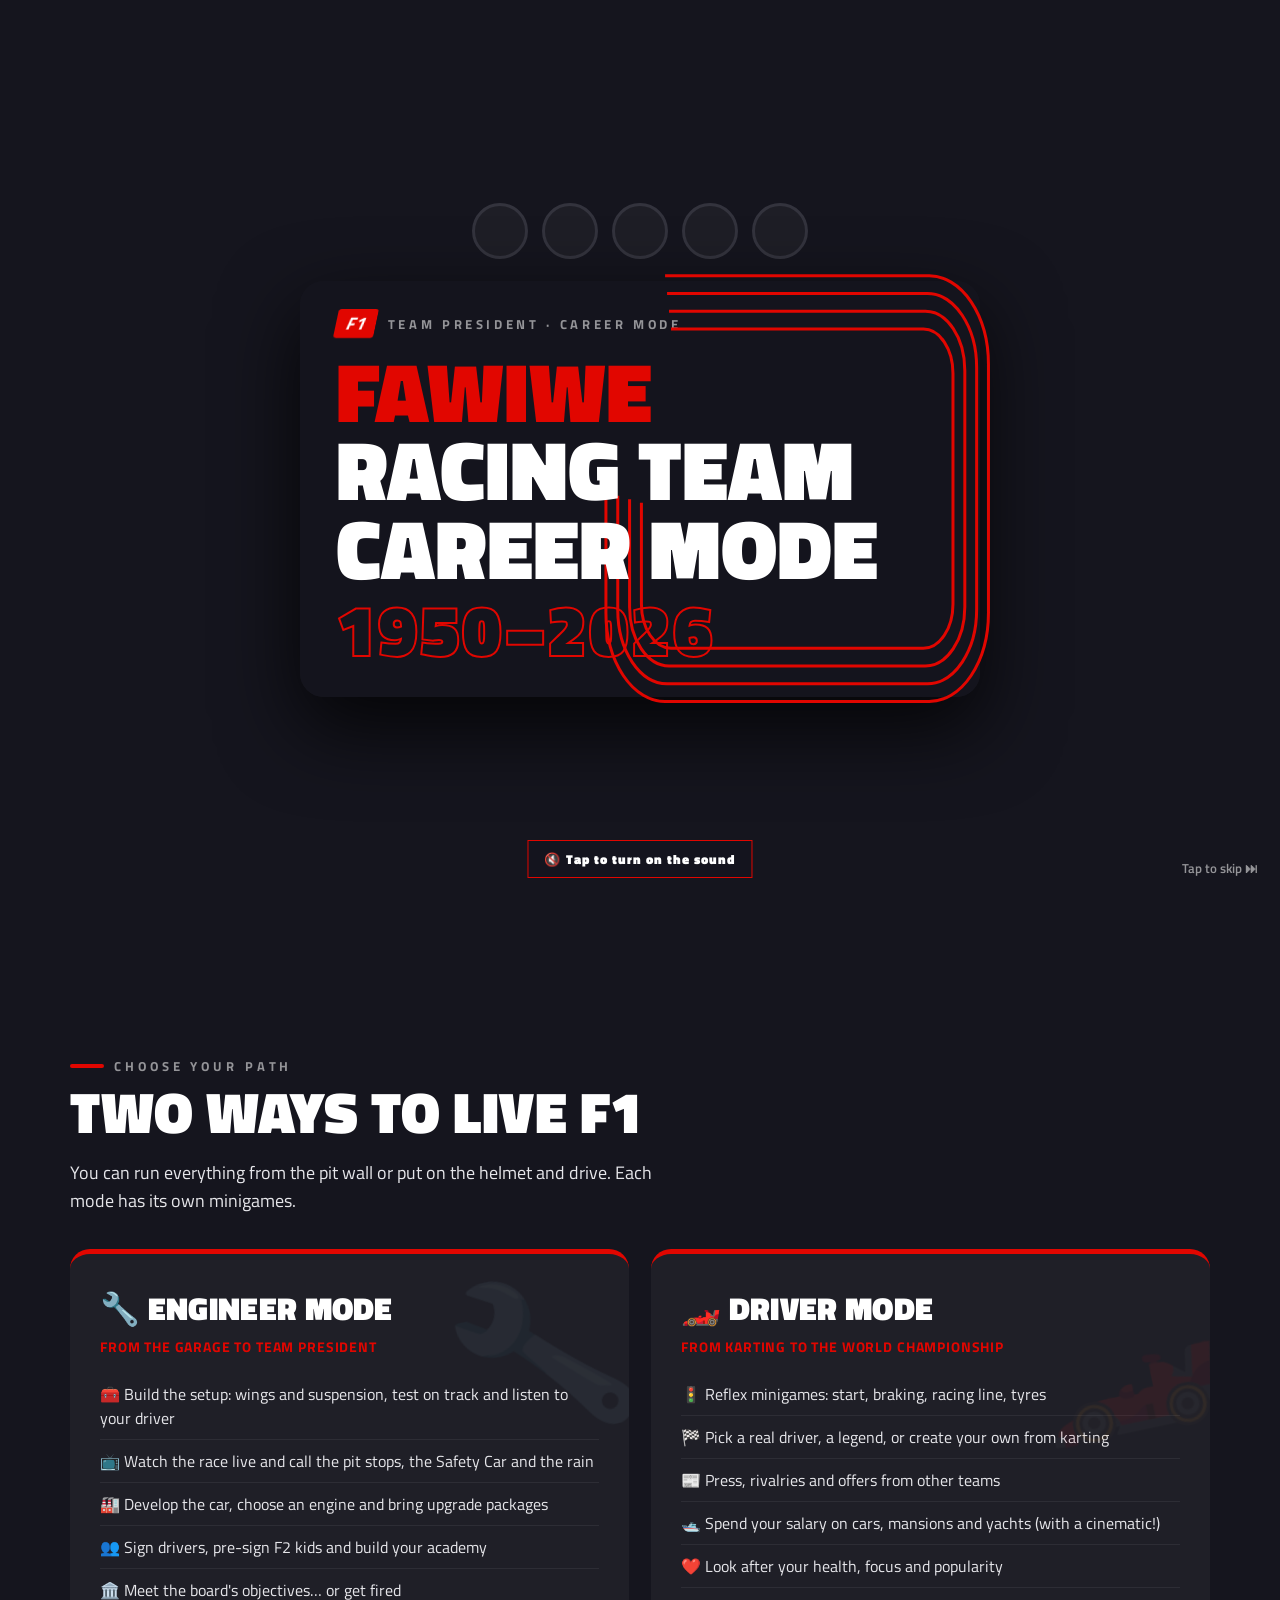
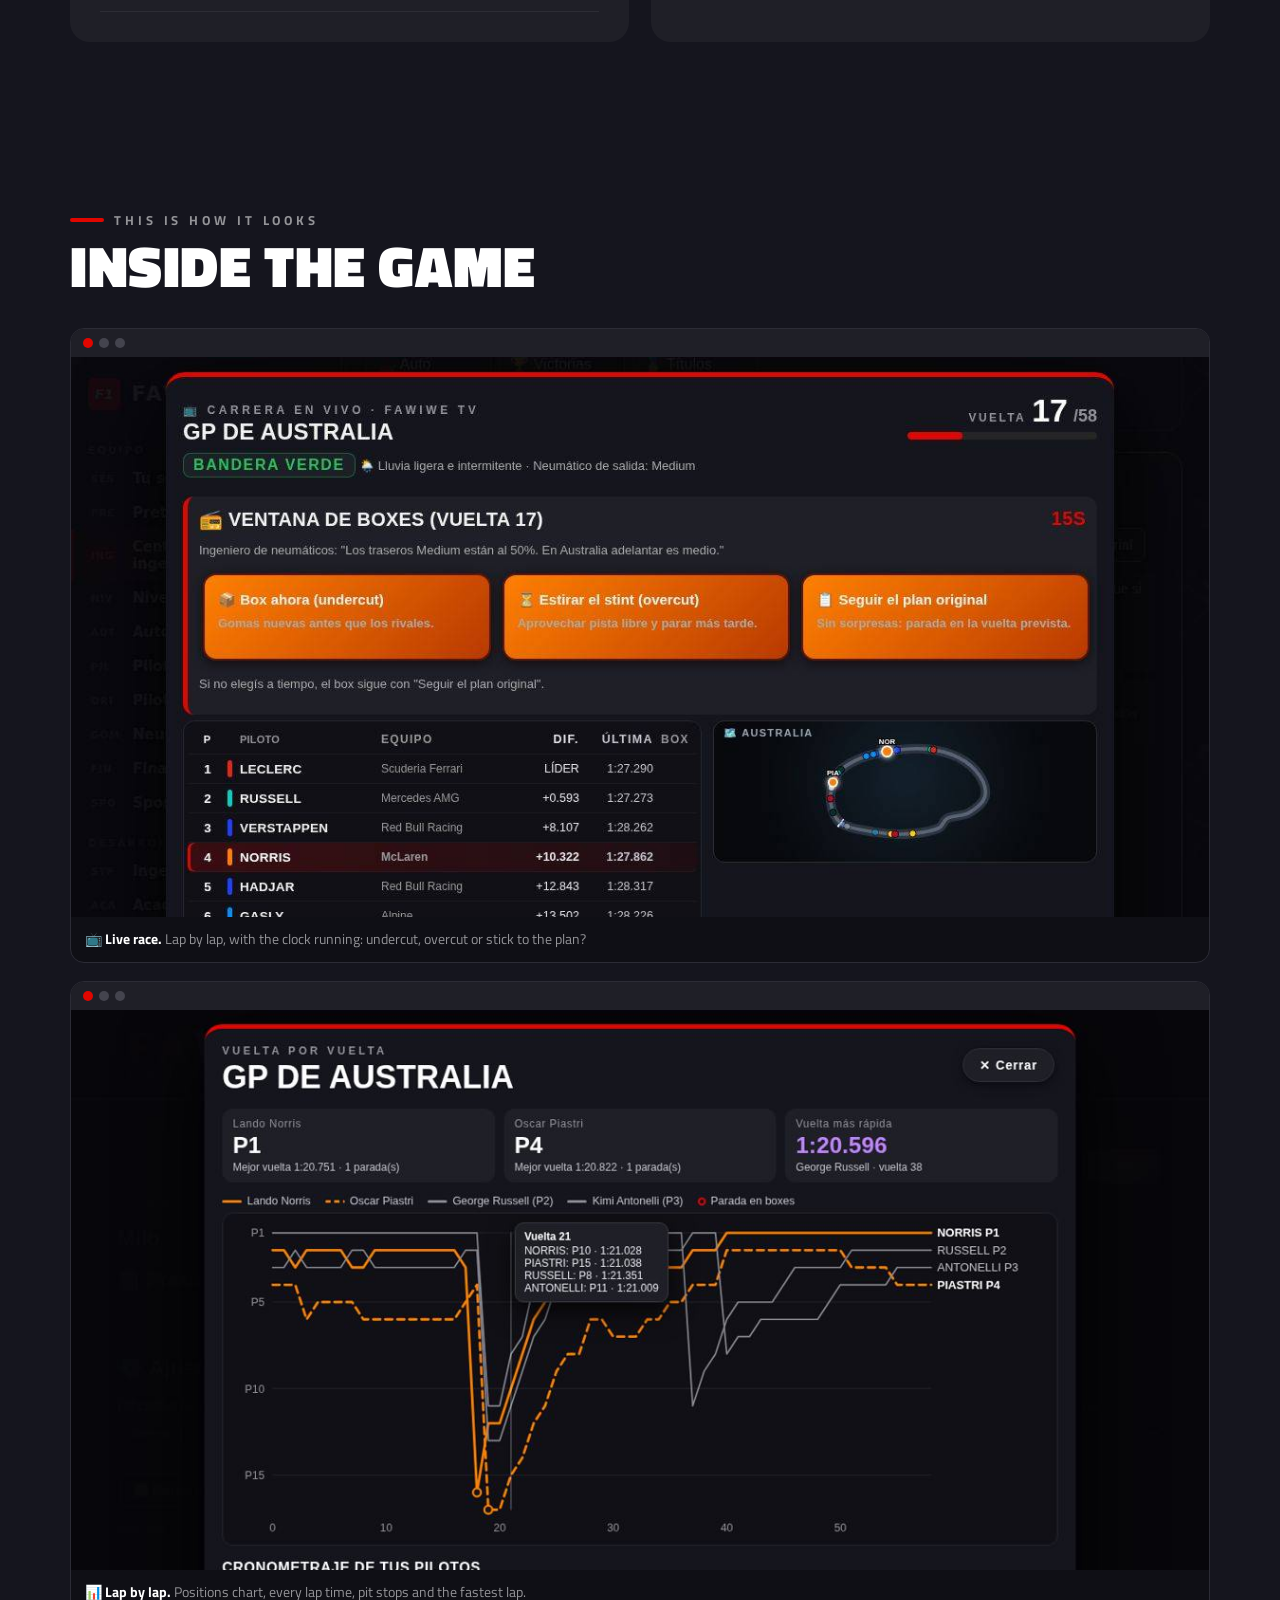
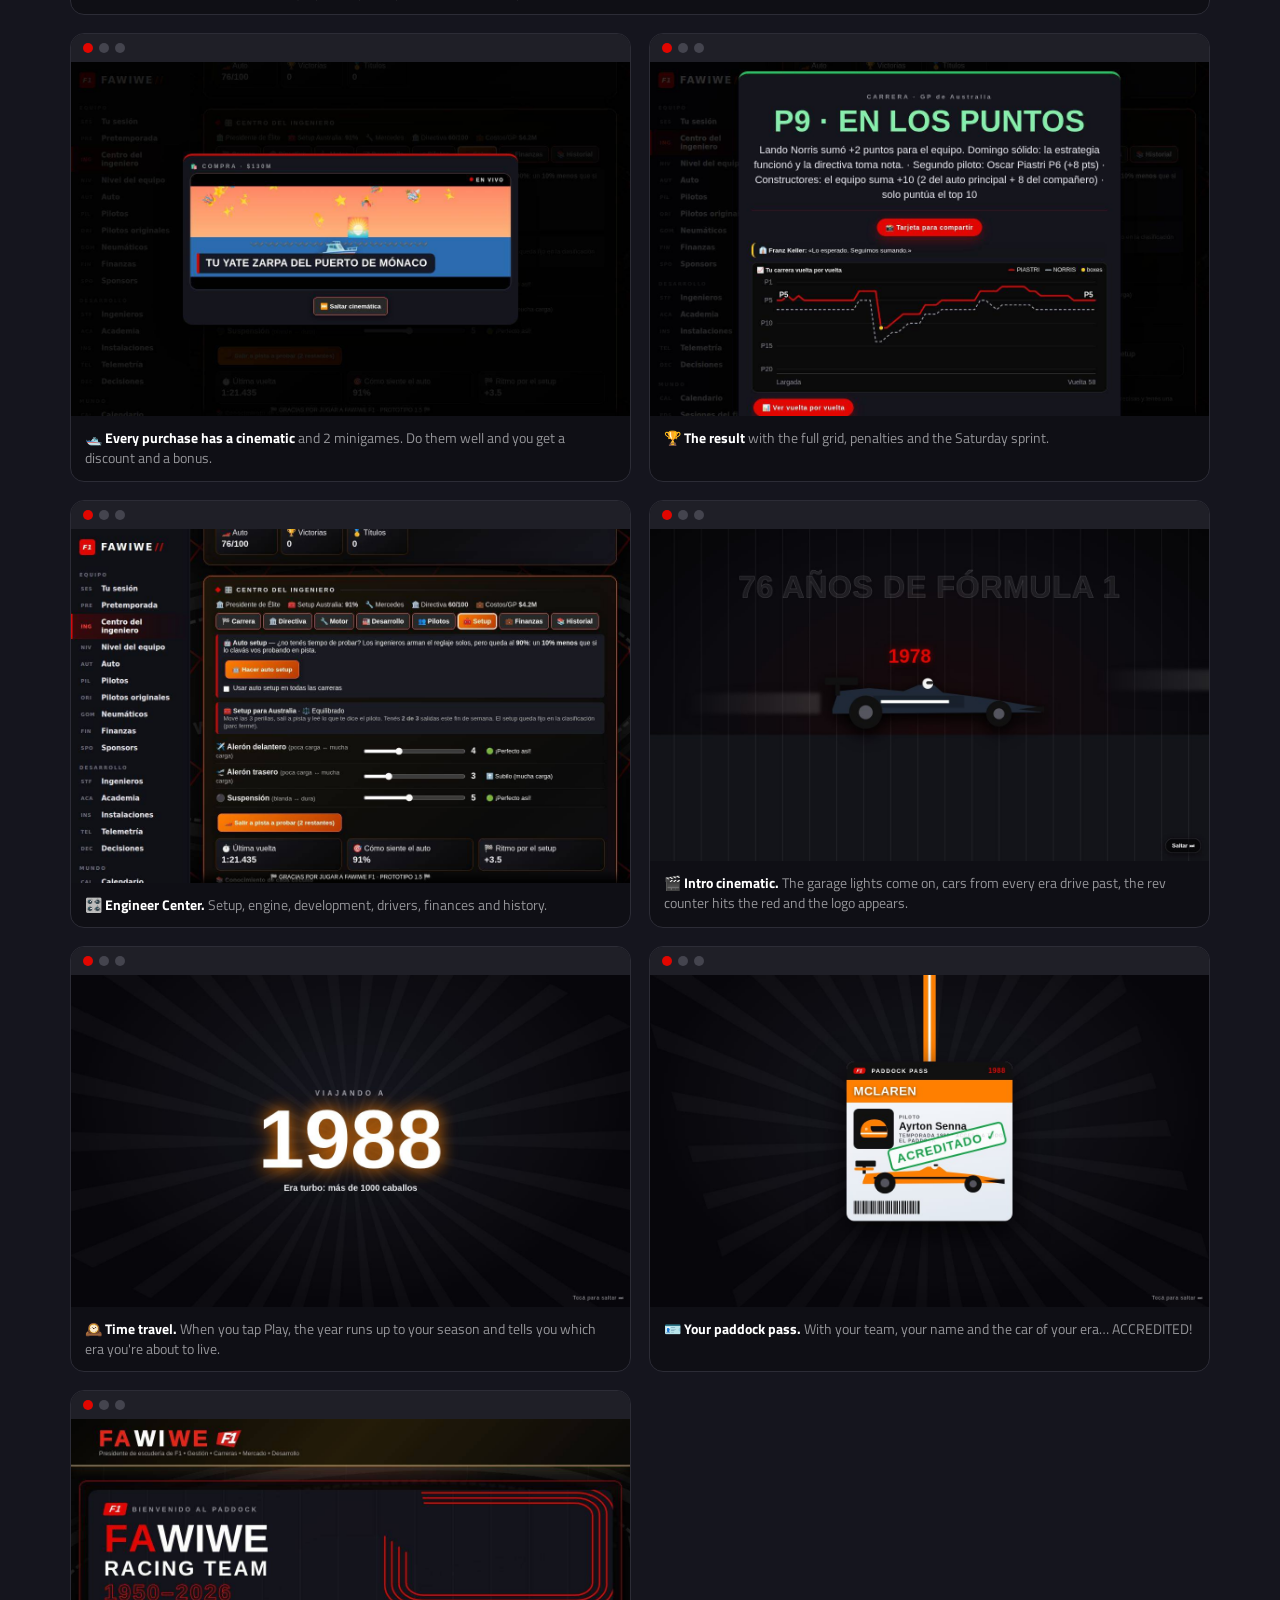
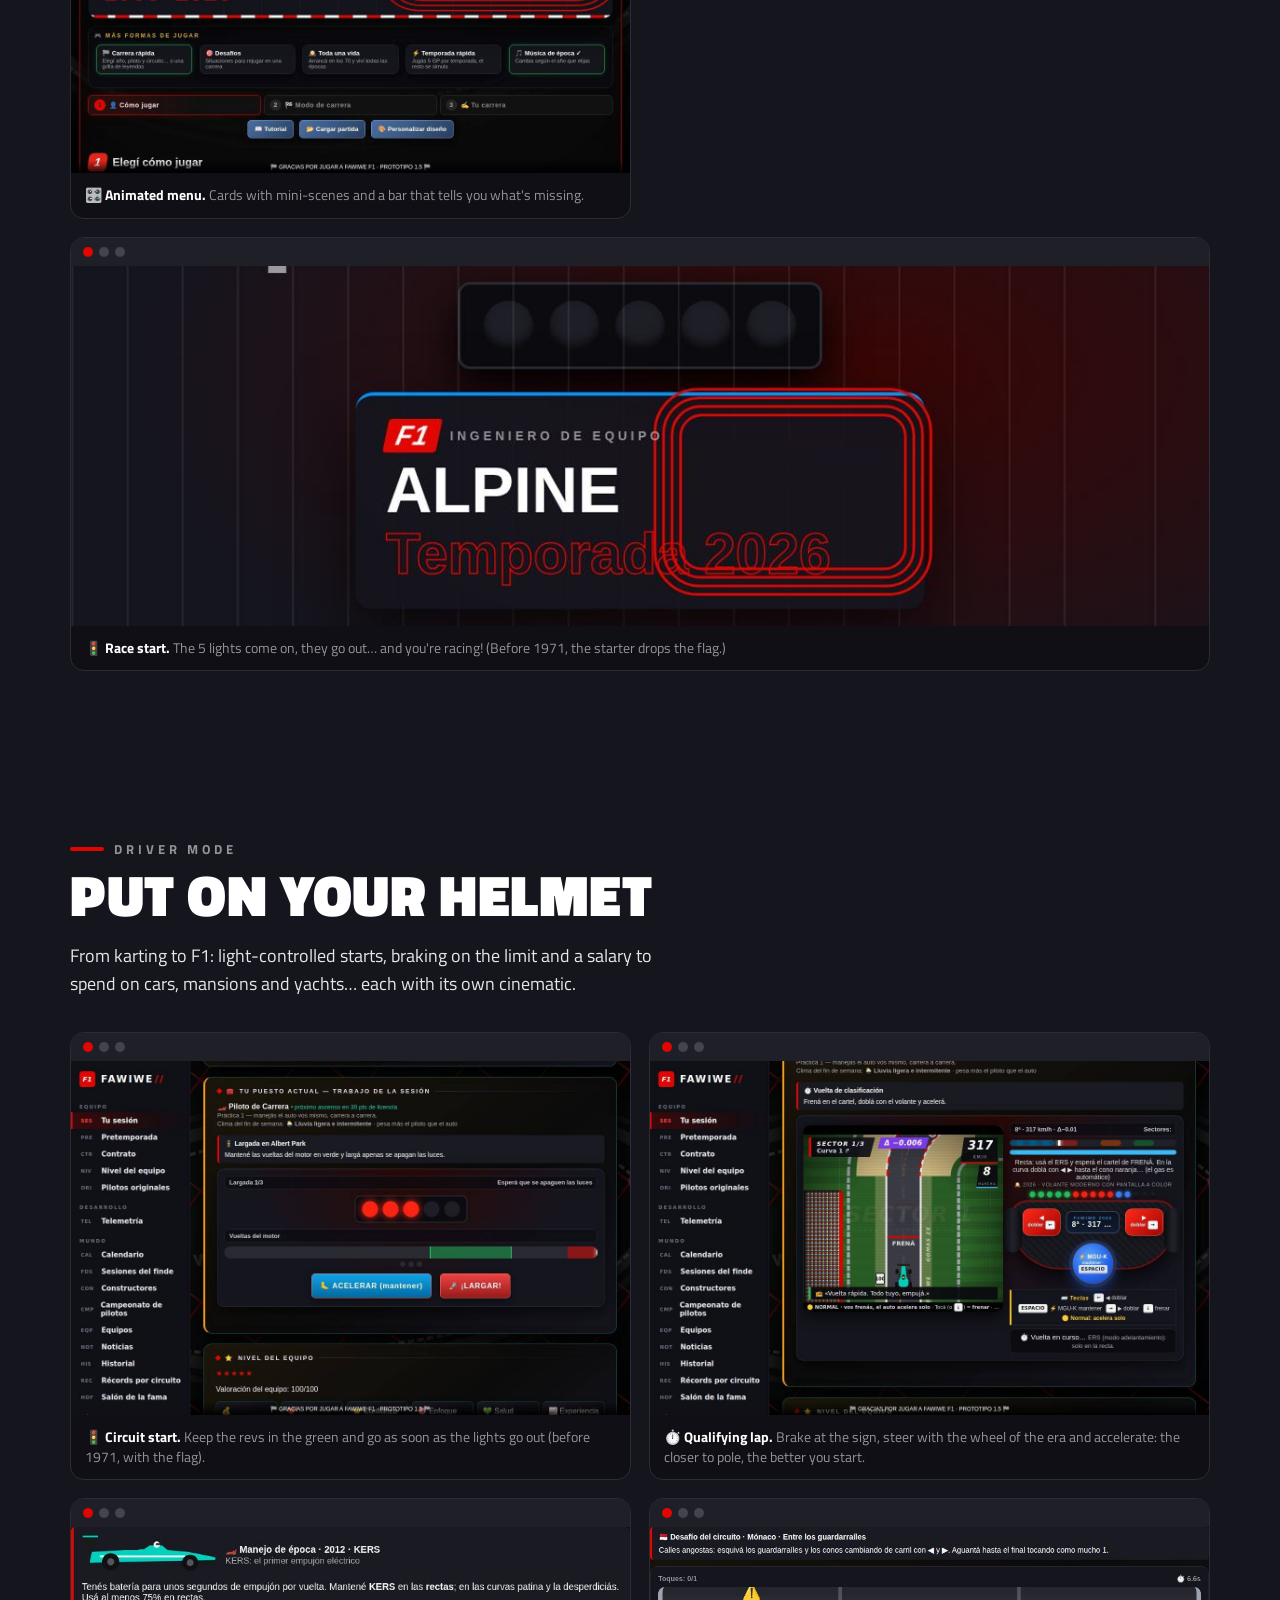
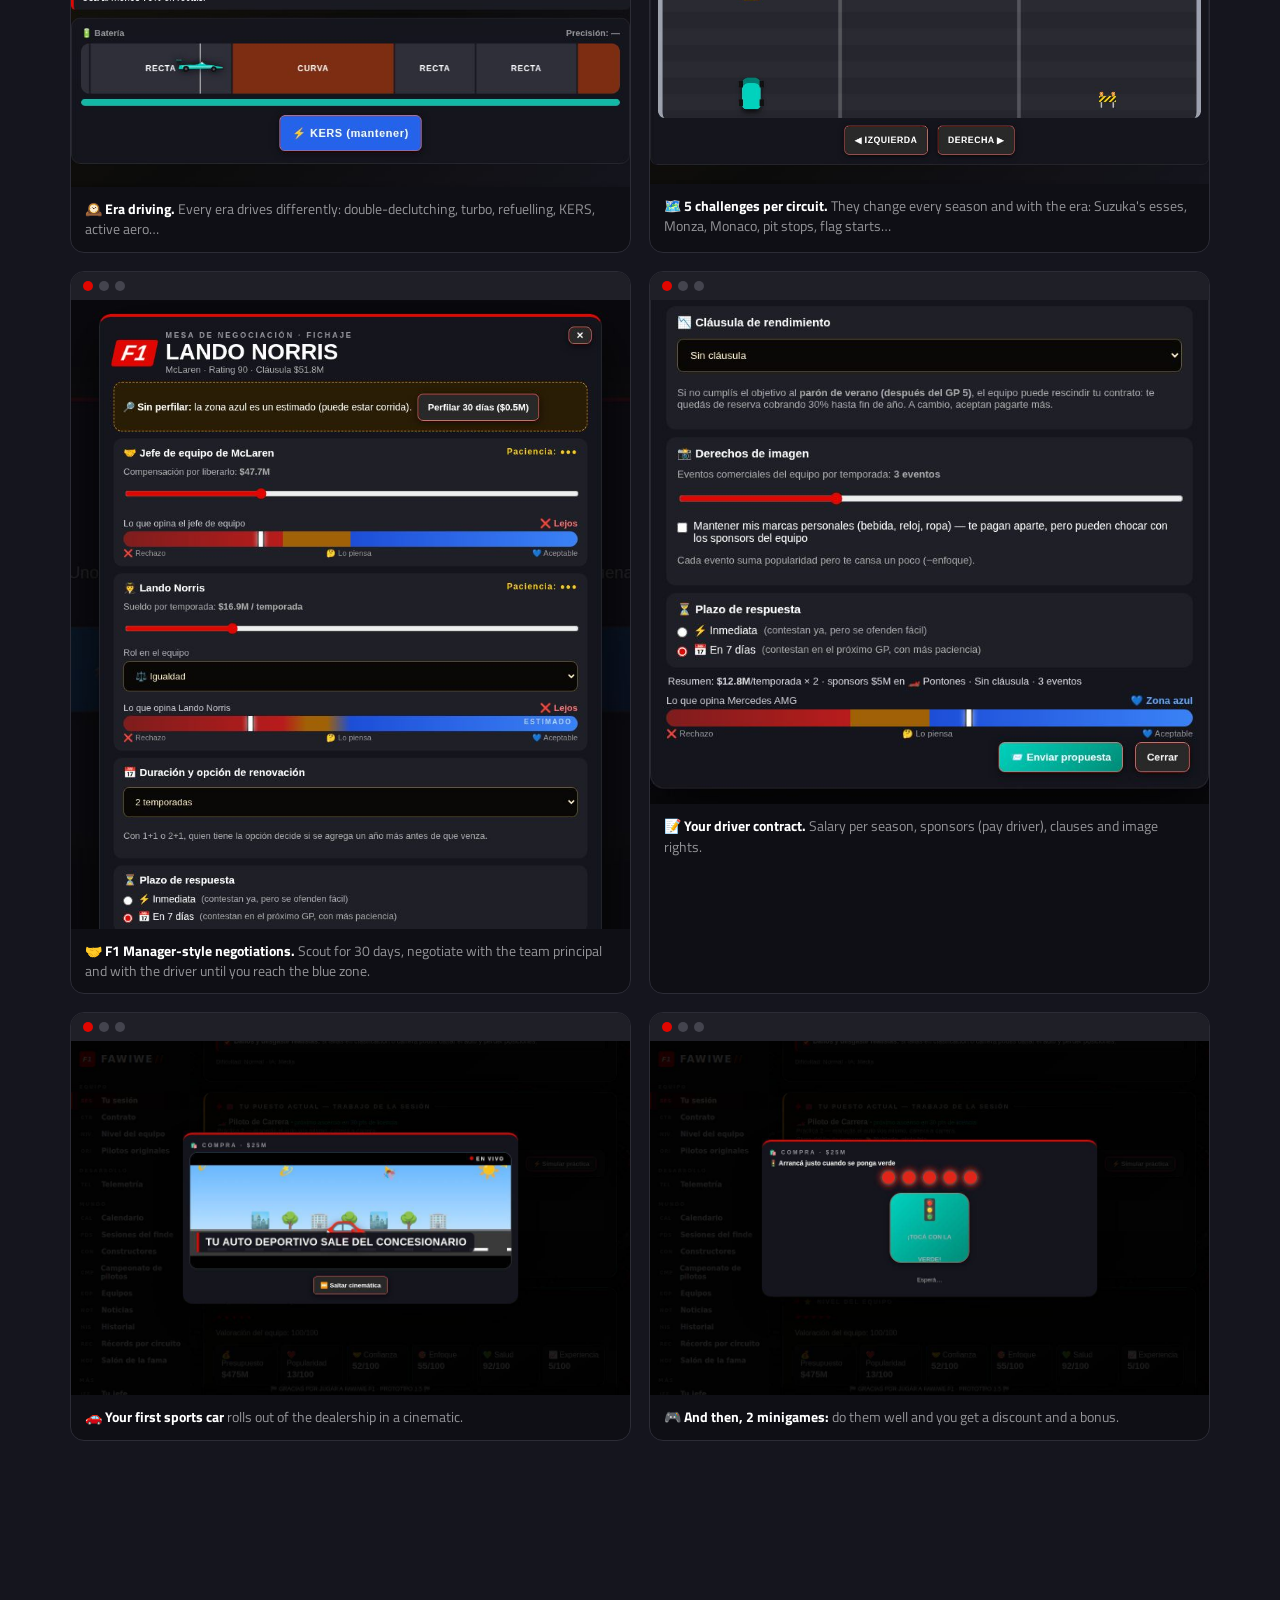
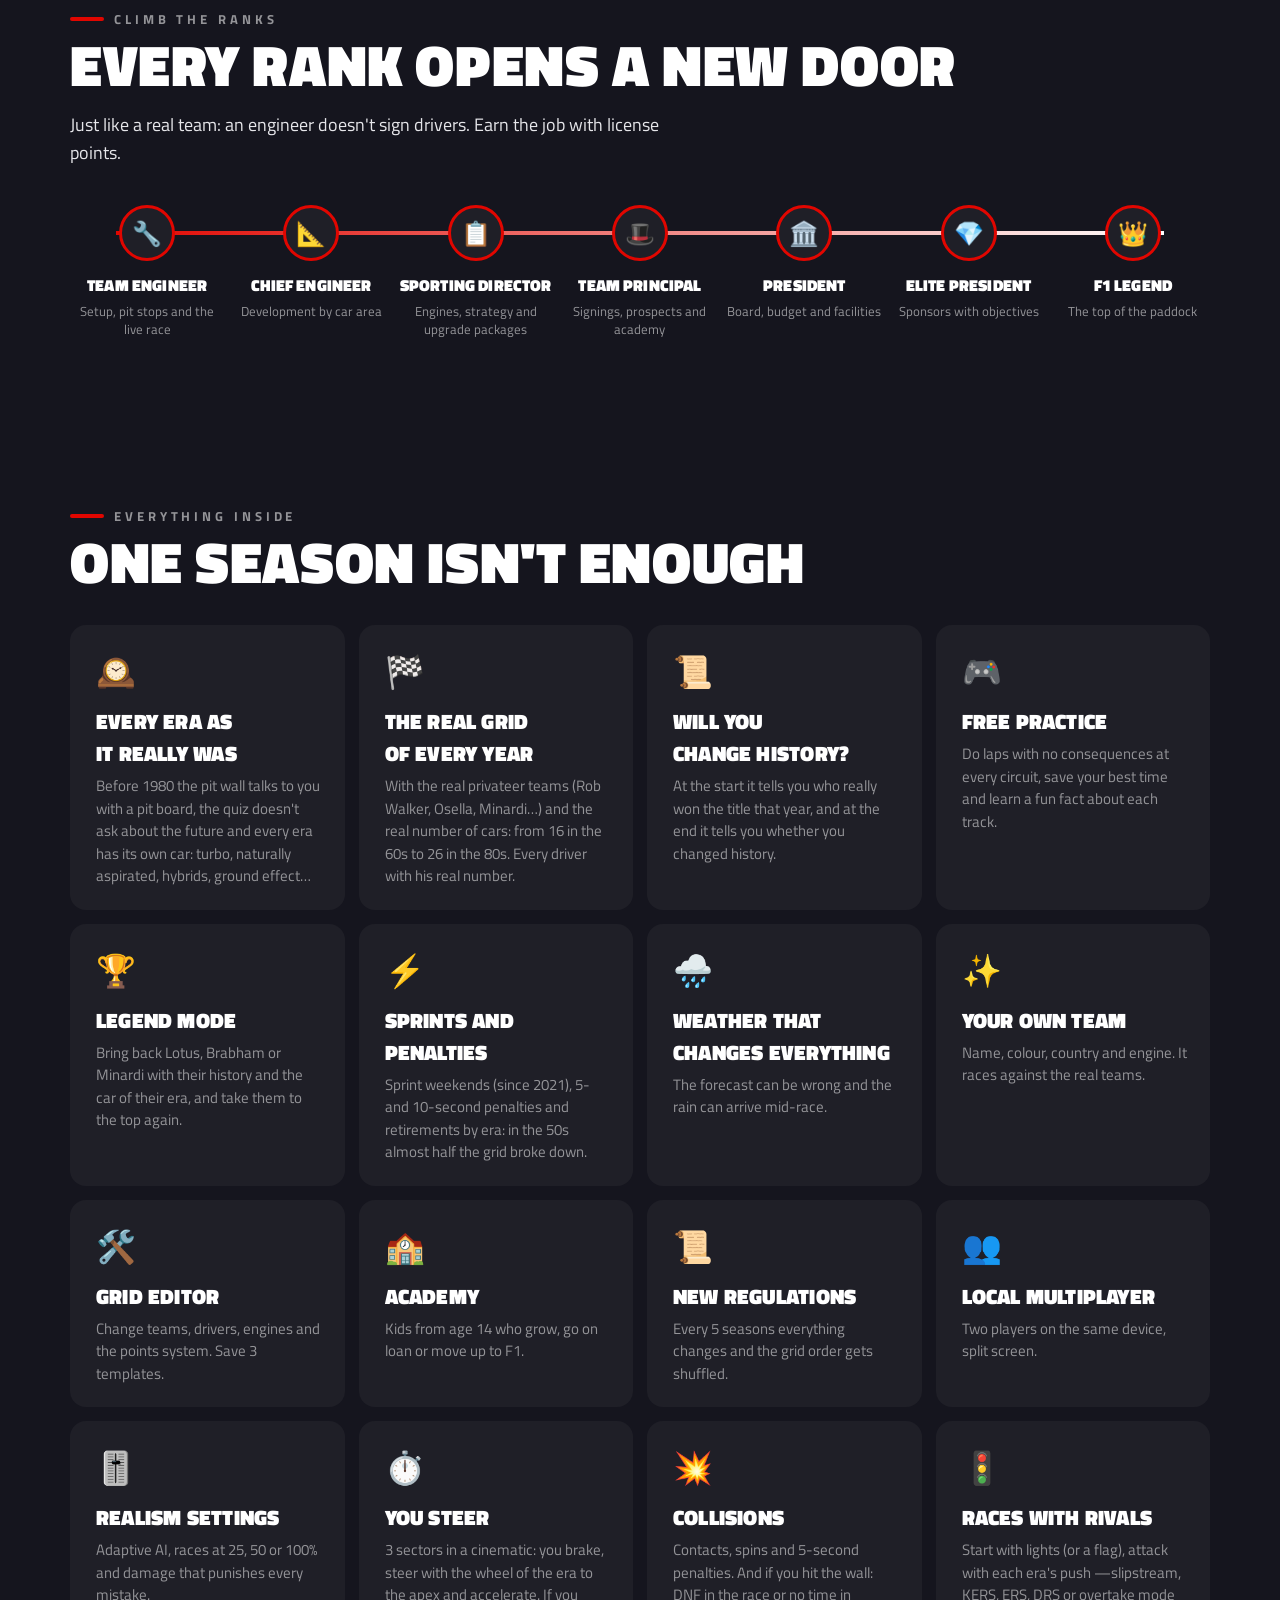
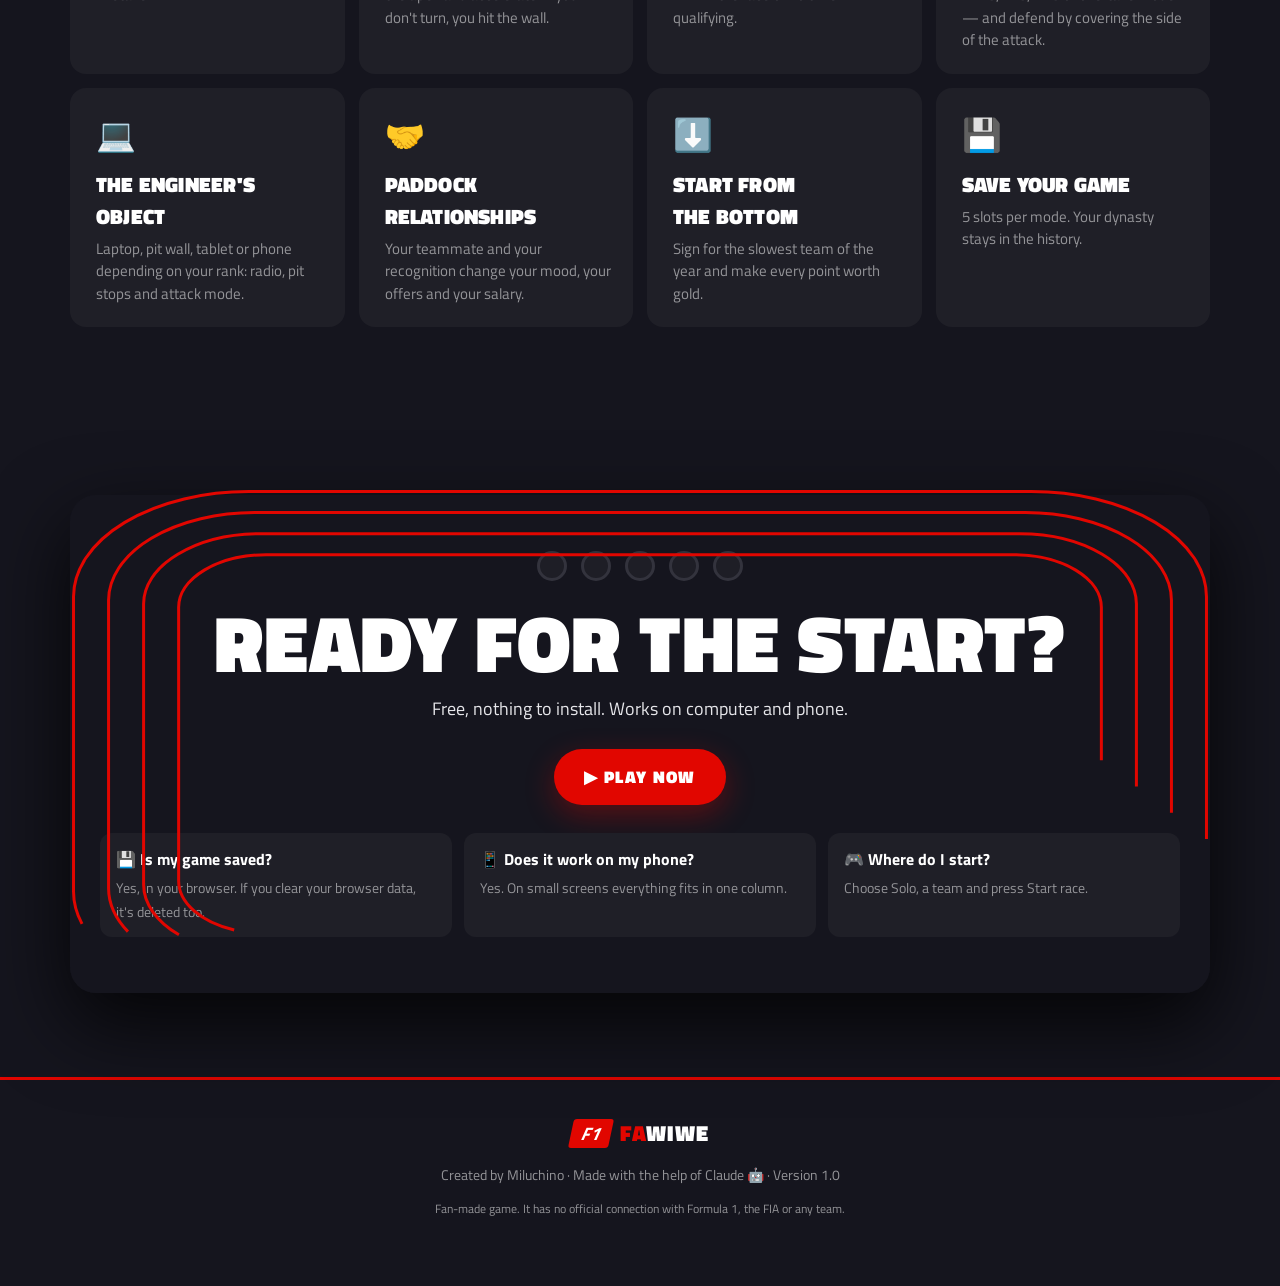
==== en/index.html @ 45ae67bf "Versión 1.0: portugués (juego, página y /pt/) + minijuegos nuevos en karting/F4/F3/F2 - Todo el jueg" ====
<!doctype html>
<html lang="en">
<head>
<meta charset="utf-8">
<meta name="viewport" content="width=device-width, initial-scale=1, viewport-fit=cover">
<link rel="canonical" href="https://miluchinopro.github.io/Fawiwe-F1/en/">
<link rel="alternate" hreflang="es" href="https://miluchinopro.github.io/Fawiwe-F1/">
<link rel="alternate" hreflang="en" href="https://miluchinopro.github.io/Fawiwe-F1/en/">
<link rel="alternate" hreflang="pt" href="https://miluchinopro.github.io/Fawiwe-F1/pt/">
<link rel="alternate" hreflang="x-default" href="https://miluchinopro.github.io/Fawiwe-F1/">
<meta name="fw-es-url" content="../">
<meta name="fw-pt-url" content="../pt/">
<script>window.FW_FORCE_LANG = "en";</script>
<meta name="robots" content="index, follow">
<meta name="google-site-verification" content="hZuZWzcXZ1D_7jNqXAI2">
<meta property="og:title" content="FAWIWE F1 · Free Formula 1 game in your browser">
<meta property="og:description" content="Free Formula 1 game in your browser: be an engineer, team principal or driver in any season from 1950 to 2026. Minigames, live races, multiplayer, and it works on PC and phone. Created by Miluchino.">
<meta property="og:type" content="website">
<meta property="og:url" content="https://miluchinopro.github.io/Fawiwe-F1/en/">
<meta property="og:image" content="https://miluchinopro.github.io/Fawiwe-F1/icon-512.png">
<meta property="og:locale" content="en_US">
<meta property="og:site_name" content="FAWIWE F1">
<meta name="twitter:card" content="summary">
<meta name="twitter:title" content="FAWIWE F1 · Free Formula 1 game in your browser">
<meta name="twitter:description" content="Free Formula 1 game in your browser: be an engineer, team principal or driver in any season from 1950 to 2026. Minigames, live races, multiplayer, and it works on PC and phone. Created by Miluchino.">
<script type="application/ld+json">{"@context": "https://schema.org", "@type": ["VideoGame", "WebApplication"], "name": "FAWIWE F1", "alternateName": "FAWIWE F1 · Juego de Fórmula 1", "url": "https://miluchinopro.github.io/Fawiwe-F1/", "description": "Free Formula 1 game in your browser: be an engineer, team principal or driver in any season from 1950 to 2026. Minigames, live races, multiplayer, and it works on PC and phone. Created by Miluchino.", "image": "https://miluchinopro.github.io/Fawiwe-F1/icon-512.png", "screenshot": ["https://miluchinopro.github.io/Fawiwe-F1/shot-wide-1.jpg", "https://miluchinopro.github.io/Fawiwe-F1/shot-wide-2.jpg", "https://miluchinopro.github.io/Fawiwe-F1/shot-wide-3.jpg", "https://miluchinopro.github.io/Fawiwe-F1/shot-narrow-1.jpg", "https://miluchinopro.github.io/Fawiwe-F1/shot-narrow-2.jpg"], "inLanguage": "es", "genre": ["Carreras", "Gestión deportiva", "Fórmula 1", "Simulación"], "gamePlatform": ["Navegador web", "PC", "Celular", "Tablet"], "applicationCategory": "GameApplication", "applicationSubCategory": "Juego de carreras y gestión de Fórmula 1", "operatingSystem": "Windows, macOS, Linux, ChromeOS, Android, iOS (en el navegador)", "browserRequirements": "Requiere un navegador moderno (Chrome, Edge, Safari o Firefox) con JavaScript.", "softwareVersion": "1.0", "dateModified": "2026-10-23", "installUrl": "https://miluchinopro.github.io/Fawiwe-F1/", "playMode": ["SinglePlayer", "MultiPlayer"], "numberOfPlayers": {"@type": "QuantitativeValue", "minValue": 1, "maxValue": 2}, "isAccessibleForFree": true, "author": {"@type": "Person", "name": "Miluchino"}, "creator": {"@type": "Person", "name": "Miluchino"}, "offers": {"@type": "Offer", "price": "0", "priceCurrency": "USD", "availability": "https://schema.org/InStock"}}</script>
<meta name="theme-color" content="#e10600">
<meta name="apple-mobile-web-app-capable" content="yes">
<meta name="mobile-web-app-capable" content="yes">
<meta name="apple-mobile-web-app-title" content="FAWIWE F1">
<meta name="application-name" content="FAWIWE F1">
<meta name="apple-mobile-web-app-status-bar-style" content="black-translucent">
<link rel="manifest" href="../manifest.json">
<link rel="apple-touch-icon" href="../icon-180.png">
<link rel="icon" href="data:image/svg+xml,%3Csvg xmlns='http://www.w3.org/2000/svg' viewBox='0 0 100 100'%3E%3Cdefs%3E%3CclipPath id='c'%3E%3Crect width='100' height='100' rx='22'/%3E%3C/clipPath%3E%3C/defs%3E%3Cg clip-path='url%28%23c%29'%3E%3Crect width='100' height='100' fill='%2315151e'/%3E%3Cpolygon points='0%2C0 100%2C0 0%2C100' fill='%23e10600'/%3E%3Cpath d='M39.5 13.9Q42.1 13.9 44.8 13.9Q47.4 14 49.4 14.3L48.7 18.7H42.1Q41.3 18.7 40.9 18.9Q40.6 19.2 40.5 19.9L38.5 34H32.2L34.4 18.3Q34.7 16.3 36.1 15.1Q37.5 13.9 39.5 13.9ZM34.4 22.1H47.2L46.7 26.3H33.8Z M62.6 14Q63.3 14 63.9 14.5Q64.5 15 64.6 15.7L67.1 34H60.9L59.8 20.9Q59.8 20.3 59.8 19.7Q59.8 19.2 59.8 18.6H59Q58.9 19.1 58.8 19.7Q58.6 20.2 58.4 20.8L53.5 34H47L54.7 15.5Q55 14.8 55.6 14.4Q56.1 14 56.9 14ZM63.5 25.2 63 29.8H52.5L53 25.2Z M60.8 39 55.7 57.4Q55.5 58.2 54.9 58.6Q54.4 59 53.5 59H48.2Q47.4 59 46.8 58.5Q46.2 58 46.2 57.2L46.4 46.5Q46.5 45.7 46.5 45Q46.6 44.3 46.6 43.5H46.1Q46 44.2 45.8 44.9Q45.7 45.7 45.5 46.4L42.6 57.4Q42.4 58.2 41.8 58.6Q41.2 59 40.4 59H35Q34.2 59 33.6 58.5Q33 58 33 57.2L33.1 39H39.2L38.4 51.4Q38.4 52.1 38.3 52.9Q38.3 53.8 38.2 54.7H38.7Q38.9 53.8 39.1 52.8Q39.3 51.9 39.5 51.1L42.3 40.7Q42.8 39 44.5 39H48.9Q49.8 39 50.3 39.6Q50.9 40.1 50.9 41V51.4Q50.9 52.2 50.8 53.1Q50.8 53.9 50.8 54.7H51.3Q51.4 53.9 51.6 52.9Q51.8 51.9 51.9 51.2L54.6 39Z M69.2 39 66.4 59H60.1L62.9 39Z M56.9 64 51.9 82.4Q51.7 83.2 51.1 83.6Q50.5 84 49.7 84H44.4Q43.6 84 43 83.5Q42.4 83 42.4 82.2L42.6 71.5Q42.6 70.7 42.7 70Q42.7 69.3 42.8 68.5H42.2Q42.1 69.2 42 69.9Q41.8 70.7 41.7 71.4L38.8 82.4Q38.6 83.2 38 83.6Q37.4 84 36.6 84H31.2Q30.3 84 29.7 83.5Q29.1 83 29.2 82.2L29.2 64H35.4L34.6 76.4Q34.6 77.1 34.5 77.9Q34.4 78.8 34.4 79.7H34.9Q35 78.8 35.3 77.8Q35.5 76.9 35.7 76.1L38.5 65.7Q38.9 64 40.7 64H45.1Q45.9 64 46.5 64.6Q47 65.1 47 66V76.4Q47 77.2 47 78.1Q47 78.9 47 79.7H47.5Q47.6 78.9 47.7 77.9Q47.9 76.9 48.1 76.2L50.8 64Z M63.4 63.9Q65.2 63.9 67 63.9Q68.8 63.9 70.5 64Q72.2 64.1 73.5 64.3L72.8 68.7H65.9Q65.1 68.7 64.8 68.9Q64.5 69.2 64.4 69.9L63.2 78.2Q63.1 78.7 63.4 79Q63.7 79.3 64.3 79.3H71.2L71.1 83.8Q69.7 84 68.1 84Q66.4 84.1 64.6 84.1Q62.9 84.1 61.3 84.1Q58.9 84.1 57.7 82.6Q56.6 81 56.8 78.7L58.3 68.3Q58.6 66.3 59.9 65.1Q61.2 63.9 63.4 63.9ZM58.4 71.7H71.3L70.8 75.9H57.7Z' fill='%23fff'/%3E%3Crect x='24' y='88' width='52' height='4' rx='2' fill='%23fff'/%3E%3C/g%3E%3C/svg%3E">
<title>FAWIWE F1 · Free Formula 1 game in your browser</title>
<link rel="icon" href="data:image/svg+xml,%3Csvg xmlns='http://www.w3.org/2000/svg' viewBox='0 0 100 100'%3E%3Cdefs%3E%3CclipPath id='c'%3E%3Crect width='100' height='100' rx='22'/%3E%3C/clipPath%3E%3C/defs%3E%3Cg clip-path='url%28%23c%29'%3E%3Crect width='100' height='100' fill='%2315151e'/%3E%3Cpolygon points='0%2C0 100%2C0 0%2C100' fill='%23e10600'/%3E%3Cpath d='M39.5 13.9Q42.1 13.9 44.8 13.9Q47.4 14 49.4 14.3L48.7 18.7H42.1Q41.3 18.7 40.9 18.9Q40.6 19.2 40.5 19.9L38.5 34H32.2L34.4 18.3Q34.7 16.3 36.1 15.1Q37.5 13.9 39.5 13.9ZM34.4 22.1H47.2L46.7 26.3H33.8Z M62.6 14Q63.3 14 63.9 14.5Q64.5 15 64.6 15.7L67.1 34H60.9L59.8 20.9Q59.8 20.3 59.8 19.7Q59.8 19.2 59.8 18.6H59Q58.9 19.1 58.8 19.7Q58.6 20.2 58.4 20.8L53.5 34H47L54.7 15.5Q55 14.8 55.6 14.4Q56.1 14 56.9 14ZM63.5 25.2 63 29.8H52.5L53 25.2Z M60.8 39 55.7 57.4Q55.5 58.2 54.9 58.6Q54.4 59 53.5 59H48.2Q47.4 59 46.8 58.5Q46.2 58 46.2 57.2L46.4 46.5Q46.5 45.7 46.5 45Q46.6 44.3 46.6 43.5H46.1Q46 44.2 45.8 44.9Q45.7 45.7 45.5 46.4L42.6 57.4Q42.4 58.2 41.8 58.6Q41.2 59 40.4 59H35Q34.2 59 33.6 58.5Q33 58 33 57.2L33.1 39H39.2L38.4 51.4Q38.4 52.1 38.3 52.9Q38.3 53.8 38.2 54.7H38.7Q38.9 53.8 39.1 52.8Q39.3 51.9 39.5 51.1L42.3 40.7Q42.8 39 44.5 39H48.9Q49.8 39 50.3 39.6Q50.9 40.1 50.9 41V51.4Q50.9 52.2 50.8 53.1Q50.8 53.9 50.8 54.7H51.3Q51.4 53.9 51.6 52.9Q51.8 51.9 51.9 51.2L54.6 39Z M69.2 39 66.4 59H60.1L62.9 39Z M56.9 64 51.9 82.4Q51.7 83.2 51.1 83.6Q50.5 84 49.7 84H44.4Q43.6 84 43 83.5Q42.4 83 42.4 82.2L42.6 71.5Q42.6 70.7 42.7 70Q42.7 69.3 42.8 68.5H42.2Q42.1 69.2 42 69.9Q41.8 70.7 41.7 71.4L38.8 82.4Q38.6 83.2 38 83.6Q37.4 84 36.6 84H31.2Q30.3 84 29.7 83.5Q29.1 83 29.2 82.2L29.2 64H35.4L34.6 76.4Q34.6 77.1 34.5 77.9Q34.4 78.8 34.4 79.7H34.9Q35 78.8 35.3 77.8Q35.5 76.9 35.7 76.1L38.5 65.7Q38.9 64 40.7 64H45.1Q45.9 64 46.5 64.6Q47 65.1 47 66V76.4Q47 77.2 47 78.1Q47 78.9 47 79.7H47.5Q47.6 78.9 47.7 77.9Q47.9 76.9 48.1 76.2L50.8 64Z M63.4 63.9Q65.2 63.9 67 63.9Q68.8 63.9 70.5 64Q72.2 64.1 73.5 64.3L72.8 68.7H65.9Q65.1 68.7 64.8 68.9Q64.5 69.2 64.4 69.9L63.2 78.2Q63.1 78.7 63.4 79Q63.7 79.3 64.3 79.3H71.2L71.1 83.8Q69.7 84 68.1 84Q66.4 84.1 64.6 84.1Q62.9 84.1 61.3 84.1Q58.9 84.1 57.7 82.6Q56.6 81 56.8 78.7L58.3 68.3Q58.6 66.3 59.9 65.1Q61.2 63.9 63.4 63.9ZM58.4 71.7H71.3L70.8 75.9H57.7Z' fill='%23fff'/%3E%3Crect x='24' y='88' width='52' height='4' rx='2' fill='%23fff'/%3E%3C/g%3E%3C/svg%3E">
<meta name="description" content="Juego de Fórmula 1 gratis y en español: sé ingeniero, jefe de equipo o piloto en cualquier temporada de 1950 a 2026. Minijuegos, carreras en vivo, multijugador y funciona en PC y celular. Creado por Miluchino.">
<link rel="preconnect" href="https://fonts.googleapis.com">
<link href="https://fonts.googleapis.com/css2?family=Titillium+Web:wght@400;600;700;900&display=swap" rel="stylesheet">
<style>
/* Estilo transmisión: placas carbón, rojo de pista, letra ancha y blanca. Una sola paleta oscura a propósito. */
:root{color-scheme:dark;--bg:#15151e;--bg2:#0f0f15;--panel:#1f1f27;--line:#2c2c36;--red:#e10600;--white:#ffffff;--txt:#e6e6ea;--mute:#949498;--font:"Titillium Web",Arial,sans-serif}
*{box-sizing:border-box}
html{scroll-behavior:smooth;overflow-x:hidden}
body{margin:0;background:var(--bg);color:var(--txt);font-family:var(--font);overflow-x:hidden}
h1,h2,h3,h4{font-family:var(--font);font-weight:900;text-transform:uppercase;letter-spacing:.01em;text-wrap:balance}
a{color:inherit}
.wrap{max-width:1180px;margin:0 auto;padding:0 20px}
.btn{display:inline-flex;align-items:center;gap:10px;padding:15px 30px;border-radius:999px;border:0;font:900 17px var(--font);letter-spacing:.08em;text-transform:uppercase;cursor:pointer;text-decoration:none;transition:transform .15s,box-shadow .15s}
.btn:hover{transform:translateY(-3px)}
.btn:focus-visible,nav a:focus-visible{outline:3px solid #fff;outline-offset:3px}
.btn.red{background:var(--red);color:#fff;box-shadow:0 10px 30px #e1060055}
.btn.ghost{background:transparent;color:#fff;border:2px solid #ffffff66}
nav{position:fixed;top:0;left:0;right:0;z-index:50;padding-top:env(safe-area-inset-top,0px);background:#15151ef0;backdrop-filter:blur(8px);border-bottom:3px solid var(--red)}
nav .wrap{display:flex;align-items:center;justify-content:space-between;height:60px}
.brand{font:900 26px var(--font);letter-spacing:.06em;text-decoration:none;display:inline-flex;align-items:center;gap:10px;color:#fff}
.brand .r{color:var(--red)}
.badge{display:inline-block;padding:1px 10px;background:var(--red);color:#fff;font:900 italic 18px var(--font);transform:skewX(-12deg);border-radius:3px;letter-spacing:.02em}
nav .links a{margin-left:20px;text-decoration:none;color:var(--mute);font-weight:700;font-size:15px;text-transform:uppercase;letter-spacing:.06em}
nav .links a:hover{color:#fff}
nav .lang-btn{font:800 13px/1 Inter,Arial,sans-serif;letter-spacing:.06em;width:auto;padding:8px 12px;white-space:nowrap}
nav .links a.cta{color:#fff;background:var(--red);padding:8px 16px;border-radius:999px}
/* líneas rojas de pista que se dibujan */
.bc-lines{position:absolute;pointer-events:none;overflow:visible}
.bc-lines rect{fill:none;stroke:var(--red);stroke-width:3;vector-effect:non-scaling-stroke;stroke-dasharray:1;stroke-dashoffset:1;animation:draw 1.4s cubic-bezier(.6,0,.2,1) forwards}
@keyframes draw{to{stroke-dashoffset:0}}
.plate{position:relative;background:#15151ee8;border-radius:24px;box-shadow:0 30px 80px #000c}
.plate .bc-lines{top:-14px;bottom:-14px;right:-14px;width:58%;height:calc(100% + 28px)}
/* hero */
.hero{position:relative;overflow:hidden;padding:110px 20px 70px;background:var(--bg)}
.hero-bg{position:absolute;inset:-20px;background:url("[data-uri]") center/cover;filter:blur(8px) brightness(.45) saturate(1.2);transform:scale(1.05)}
.hero-bg::after{content:"";position:absolute;inset:0;background:linear-gradient(90deg,#15151ef2 10%,#15151e99 60%,#15151e55)}
.hero-in{position:relative;z-index:2;max-width:1180px;margin:0 auto;display:grid;grid-template-columns:minmax(0,1.2fr) minmax(0,.8fr);gap:34px;align-items:center}
.hero .plate{padding:clamp(24px,4vw,44px) clamp(24px,4vw,52px)}
.kick{display:flex;align-items:center;gap:12px;color:var(--mute);font-weight:700;letter-spacing:.28em;font-size:13px}
.title{margin:14px 0 0;font-size:clamp(40px,5.6vw,80px);line-height:.93;font-weight:900;text-transform:uppercase;color:#fff}
.title span{display:block}
.title .r{color:var(--red)}
.year{font:900 clamp(36px,5vw,72px)/1 var(--font);color:transparent;-webkit-text-stroke:2px var(--red);margin-top:6px;letter-spacing:.03em}
.hero-copy .tag{font-size:clamp(22px,2.6vw,30px);font-weight:900;text-transform:uppercase;line-height:1.05;color:#fff;margin:0 0 12px}
.hero-copy .tag em{font-style:normal;color:var(--red)}
.hero-copy p{color:var(--txt);font-size:18px;line-height:1.55;margin:0 0 24px;max-width:46ch}
.ctas{display:flex;gap:12px;flex-wrap:wrap}
.curb{position:absolute;left:0;right:0;bottom:0;height:8px;background:repeating-linear-gradient(90deg,var(--red) 0 34px,#f5f5f5 34px 68px);z-index:2}
/* cinta */
.ticker-wrap{overflow:hidden;padding:14px 0;margin-top:-6px}
.ticker{background:var(--red);color:#fff;overflow:hidden;white-space:nowrap;transform:rotate(-1.2deg);margin:0 -20px}
.ticker div{display:inline-block;padding:12px 0;font:900 19px var(--font);letter-spacing:.1em;animation:tick 30s linear infinite}
.ticker b{color:#15151e;margin:0 18px}
@keyframes tick{to{transform:translateX(-50%)}}
section{padding:84px 0}
.sec-k{display:flex;align-items:center;gap:10px;color:var(--mute);font-weight:700;letter-spacing:.3em;font-size:13px}
.sec-k::before{content:"";width:34px;height:4px;background:var(--red);border-radius:2px}
h2{font-size:clamp(34px,5vw,58px);margin:8px 0 14px;line-height:.98;color:#fff}
.lead{color:var(--txt);font-size:18px;max-width:62ch;line-height:1.55}
.stats{display:grid;grid-template-columns:repeat(auto-fit,minmax(170px,1fr));gap:14px}
.stat{background:var(--panel);border-top:4px solid var(--red);border-radius:14px;padding:20px}
.stat b{display:block;font:900 clamp(28px,3.2vw,40px) var(--font);color:#fff;line-height:1;font-variant-numeric:tabular-nums}
.stat span{color:var(--mute);font-size:14px}
.modes{display:grid;grid-template-columns:1fr 1fr;gap:22px;margin-top:34px}
.mode{position:relative;border-radius:20px;padding:30px;overflow:hidden;background:var(--panel);border-top:5px solid var(--red);min-width:0}
.mode .big{position:absolute;right:-6px;top:-18px;font-size:150px;opacity:.08;transform:rotate(-12deg)}
.mode h3{font-size:32px;margin:0 0 4px;color:#fff}
.mode .who{color:var(--red);font-weight:700;margin-bottom:16px;text-transform:uppercase;letter-spacing:.06em;font-size:14px}
.mode ul{list-style:none;padding:0;margin:0}
.mode li{padding:9px 0;border-bottom:1px solid #ffffff10;color:var(--txt)}
.gallery{display:grid;grid-template-columns:1fr 1fr;gap:18px;margin-top:34px}
.shot{background:var(--bg2);border:1px solid var(--line);border-radius:14px;overflow:hidden;cursor:zoom-in;transition:transform .25s,border-color .25s;min-width:0}
.shot:hover{transform:translateY(-4px);border-color:var(--red)}
.shot .bar{display:flex;gap:6px;padding:9px 12px;background:var(--panel)}
.shot .bar i{width:10px;height:10px;border-radius:50%;background:#44444e}.shot .bar i:first-child{background:var(--red)}
.shot img{display:block;width:100%;height:auto}
.shot p{margin:0;padding:12px 14px;color:var(--mute);font-size:14px;line-height:1.45}
.shot p b{color:#fff}
.shot.wide{grid-column:1/-1}
.shot.wide img{max-height:560px;object-fit:cover;object-position:top}
.ranks{position:relative;display:grid;grid-template-columns:repeat(7,1fr);gap:10px;margin-top:38px}
.ranks::before{content:"";position:absolute;top:26px;left:4%;right:4%;height:4px;background:linear-gradient(90deg,var(--red),#ffffff)}
.rk{position:relative;text-align:center}
.rk .n{width:56px;height:56px;margin:0 auto 12px;border-radius:50%;display:flex;align-items:center;justify-content:center;background:var(--panel);border:3px solid var(--red);font-size:24px;position:relative;z-index:1}
.rk h4{margin:0 0 6px;font-size:16px;color:#fff}
.rk p{margin:0;color:var(--mute);font-size:12.5px;line-height:1.4;text-transform:none}
.feats{display:grid;grid-template-columns:repeat(auto-fit,minmax(250px,1fr));gap:14px;margin-top:34px}
.feat{background:var(--panel);border-radius:16px;padding:22px;border-left:4px solid transparent;transition:border-color .2s,transform .2s}
.feat:hover{border-left-color:var(--red);transform:translateY(-3px)}
.feat .ic{font-size:32px}
.feat h3{margin:10px 0 6px;font-size:21px;color:#fff}
.feat p{margin:0;color:var(--mute);line-height:1.5;font-size:15px}
.play{position:relative;border-radius:26px;padding:56px 30px;text-align:center;background:#15151ee8;box-shadow:0 30px 80px #000c}
.play .bc-lines{top:-14px;bottom:-14px;left:-14px;right:-14px;width:calc(100% + 28px);height:calc(100% + 28px)}
.play h2{font-size:clamp(40px,7vw,80px)}
.play .ctas{justify-content:center}
.lights{display:flex;gap:14px;justify-content:center;margin-bottom:22px}
.lights span{width:30px;height:30px;border-radius:50%;background:#1e1e26;border:3px solid #33333d;animation:light 4.5s infinite}
.lights span:nth-child(2){animation-delay:.35s}.lights span:nth-child(3){animation-delay:.7s}.lights span:nth-child(4){animation-delay:1.05s}.lights span:nth-child(5){animation-delay:1.4s}
@keyframes light{0%{background:#1e1e26}6%,45%{background:#ff2414;box-shadow:0 0 22px #ff2414}50%,100%{background:#1e1e26;box-shadow:none}}
.faq{display:grid;grid-template-columns:repeat(auto-fit,minmax(240px,1fr));gap:12px;margin-top:28px;text-align:left}
.faq div{background:var(--panel);border-radius:12px;padding:14px 16px}
.faq b{display:block;margin-bottom:4px;color:#fff}
.faq span{color:var(--mute);font-size:14px}
footer{padding:36px 0 56px;color:var(--mute);font-size:14px;text-align:center;border-top:3px solid var(--red)}
/* juego */
#gameOv{position:fixed;inset:0;z-index:100;background:#000;display:none;flex-direction:column}
#gameOv.show{display:flex}
#gameOv .top{display:flex;justify-content:space-between;align-items:center;padding:8px 14px;padding-top:calc(8px + env(safe-area-inset-top,0px));background:var(--bg);border-bottom:3px solid var(--red)}
#gameOv .top button{background:var(--panel);color:#fff;border:1px solid #44444e;border-radius:999px;padding:8px 16px;font:700 14px var(--font);cursor:pointer}
#gameOv iframe{flex:1;border:0;width:100%;background:#000}
#loader{position:absolute;inset:60px 0 0;display:flex;align-items:center;justify-content:center;color:#fff;font:900 22px var(--font);letter-spacing:.1em;text-transform:uppercase}
#lb{position:fixed;inset:0;z-index:90;background:#000d;display:none;align-items:center;justify-content:center;padding:20px;cursor:zoom-out}
#lb.show{display:flex}
#lb img{max-width:100%;max-height:92vh;border-radius:12px;border:2px solid var(--red)}
/* cinemática de entrada */
#siteIntro{position:fixed;inset:0;z-index:200;background:var(--bg);display:flex;align-items:center;justify-content:center;flex-direction:column;padding:20px;cursor:pointer;transition:opacity .45s,visibility .45s}
#siteIntro.gone{opacity:0;visibility:hidden}
#siteIntro .lights span{width:clamp(30px,7vw,56px);height:clamp(30px,7vw,56px);animation:introLight 2s steps(1) forwards}
#siteIntro .lights span:nth-child(1){animation-delay:.2s;animation-duration:1.6s}#siteIntro .lights span:nth-child(2){animation-delay:.42s;animation-duration:1.38s}#siteIntro .lights span:nth-child(3){animation-delay:.64s;animation-duration:1.16s}#siteIntro .lights span:nth-child(4){animation-delay:.86s;animation-duration:.94s}#siteIntro .lights span:nth-child(5){animation-delay:1.08s;animation-duration:.72s}
@keyframes introLight{0%{background:#ff2414;box-shadow:0 0 30px #ff2414}100%{background:#1e1e26;box-shadow:none}}
#siteIntro .plate{width:min(680px,92vw);padding:28px 36px 32px;opacity:0;animation:fadeUp .5s ease 1.85s forwards}
#siteIntro .plate .bc-lines rect{animation-delay:1.95s}
#siteIntro .title{font-size:clamp(40px,7.4vw,84px)}
#siteIntro .title span{overflow:hidden}
#siteIntro .title span i{display:block;font-style:normal;transform:translateY(105%);animation:line .55s cubic-bezier(.2,.9,.25,1) forwards}
#siteIntro .year{opacity:0;animation:fadeUp .5s ease 2.75s forwards;font-size:clamp(34px,6vw,72px)}
#siteIntro .skip{position:absolute;bottom:22px;right:22px;color:var(--mute);font-size:13px;font-weight:600}
#siteIntro .gate{display:none;position:absolute;inset:0;z-index:3;flex-direction:column;align-items:center;justify-content:center;gap:14px;background:radial-gradient(ellipse at 50% 50%,#2a0806,var(--bg) 65%)}
#siteIntro .gate span{color:var(--mute);font-weight:600;letter-spacing:.1em;font-size:14px}
#siteIntro .gate .btn{font-size:22px;padding:16px 50px;animation:pulse 1.6s ease-in-out infinite}
@keyframes pulse{50%{transform:scale(1.05);box-shadow:0 10px 50px #e10600aa}}
#siteIntro.wait .gate{display:none}
#siSoundChip{position:absolute;left:50%;bottom:22px;transform:translateX(-50%);z-index:9;opacity:0;pointer-events:none;font-weight:900;font-size:13px;letter-spacing:.08em;color:#fff;background:#15151ee6;border:1px solid #e10600;padding:8px 16px;transition:opacity .3s}
#siSoundChip.show{opacity:1}
@media (max-width:600px){#siSoundChip{bottom:auto;top:6px;white-space:nowrap;font-size:11px;padding:6px 12px}}
#siteIntro.wait .lights span,#siteIntro.wait .plate,#siteIntro.wait .plate *{animation-play-state:paused!important}
.sound-btn{margin-left:14px;background:var(--panel);color:#fff;border:1px solid #44444e;border-radius:999px;padding:6px 12px;font:700 14px var(--font);cursor:pointer}
@keyframes line{to{transform:none}}
@keyframes fadeUp{from{opacity:0;transform:translateY(16px)}to{opacity:1;transform:none}}
/* transición con auto */
#carWipe{position:fixed;inset:0;z-index:300;pointer-events:none;overflow:hidden;visibility:hidden}
#carWipe.on{visibility:visible;pointer-events:auto}
#carWipe .stage{position:absolute;inset:0}
#carWipe.rev .stage{transform:scaleX(-1)}
#carWipe .panel{position:absolute;top:0;bottom:0;left:0;width:100%;background:linear-gradient(90deg,#15151e,#1f1f27 70%,var(--red) 100%);transform:translateX(-102%);overflow:hidden}
#carWipe .panel::before{content:"";position:absolute;inset:0;background:repeating-linear-gradient(90deg,transparent 0 70px,#ffffff10 70px 72px);animation:streak .25s linear infinite}
@keyframes streak{to{background-position:72px 0}}
#carWipe .sidecar{position:absolute;top:50%;left:0;width:min(300px,46vw);transform:translate(-100%,-50%);filter:drop-shadow(-30px 0 14px #e1060088)}
#carWipe .msg{position:absolute;inset:0;display:flex;align-items:center;justify-content:center;font:900 clamp(22px,4vw,40px) var(--font);letter-spacing:.2em;color:#fff;text-transform:uppercase;opacity:0;transition:opacity .2s}
#carWipe.rev .msg{transform:scaleX(-1)}
#carWipe.cover .msg{opacity:1}
@media (max-width:860px){
  nav .links a:not(.cta){display:none}
  .hero-in,.modes,.gallery{grid-template-columns:1fr}
  .ranks{grid-template-columns:1fr;gap:0}
  .ranks::before{top:0;bottom:0;left:27px;right:auto;width:4px;height:auto;background:linear-gradient(var(--red),#fff)}
  .rk{display:grid;grid-template-columns:56px 1fr;gap:14px;text-align:left;padding:8px 0}
  .rk .n{margin:0}
  section{padding:60px 0}
}
@media (prefers-reduced-motion:reduce){*{animation:none!important;transition:none!important}.bc-lines rect{stroke-dashoffset:0}#siteIntro{display:none}}

#siteIntro .ci-evo{position:absolute;inset:0;z-index:1}
@keyframes ciFadeIn{to{opacity:1}}
@keyframes ciSceneOut{to{opacity:0;visibility:hidden}}
@keyframes ciVib{0%,100%{transform:translateY(0)}50%{transform:translateY(1px)}}
#siteIntro.wait .ci-evo,#siteIntro.wait .ci-evo *{animation-play-state:paused!important}

/* ================= CINE: evolución de la F1, autos por época, transmisión ================= */
.ci-evo{opacity:0;overflow:hidden;animation:ciFadeIn .3s ease var(--evo-in) forwards,ciSceneOut .3s ease var(--evo-out) forwards}
.evo-bg{position:absolute;inset:0;background:radial-gradient(ellipse at 50% 70%,#3a0605 0%,#1a0b10 45%,#15151e 80%)}
.evo-bg::after{content:"";position:absolute;inset:0;background:repeating-linear-gradient(90deg,transparent 0 80px,#ffffff08 80px 82px);animation:evoBgMove .3s linear infinite}
@keyframes evoBgMove{to{background-position:-82px 0}}
.evo-road{position:absolute;left:0;right:0;top:calc(44% + min(84px,21vw));height:12px;background:repeating-linear-gradient(90deg,#e10600 0 40px,#f5f5f5 40px 80px);opacity:.85;animation:evoRoad .2s linear infinite}
.evo-road::after{content:"";position:absolute;left:0;right:0;top:12px;height:30vh;background:linear-gradient(#202028,#15151e)}
@keyframes evoRoad{to{background-position:-80px 0}}
.evo-k{position:absolute;top:7vh;left:50%;transform:translateX(-50%);display:flex;align-items:center;gap:12px;white-space:nowrap;font-weight:700;letter-spacing:.28em;font-size:clamp(10px,1.7vw,15px);color:#c9c9cf}
.evo-year{position:absolute;left:50%;top:15vh;transform:translateX(-50%);font-weight:900;font-size:clamp(70px,19vw,230px);line-height:1;color:transparent;-webkit-text-stroke:2px #e10600;letter-spacing:.02em;opacity:0;animation-name:evoYear;animation-timing-function:ease;animation-fill-mode:both}
@keyframes evoYear{0%{opacity:0;transform:translateX(-50%) scale(1.25)}18%{opacity:1;transform:translateX(-50%) scale(1)}78%{opacity:1;transform:translateX(-50%) scale(.97)}100%{opacity:0;transform:translateX(-50%) scale(.9)}}
.evo-car{position:absolute;left:50%;top:44%;width:min(560px,80vw);transform:translate(-50%,-50%);animation-name:evoCar;animation-timing-function:linear;animation-fill-mode:both;filter:drop-shadow(0 16px 14px #000c)}
.evo-car svg{display:block;width:100%;height:auto;animation:ciVib .09s linear infinite}
@keyframes evoCar{0%{transform:translate(calc(-50% - 110vw),-50%)}22%{transform:translate(calc(-50% - 4vw),-50%)}72%{transform:translate(calc(-50% + 4vw),-50%)}100%{transform:translate(calc(-50% + 115vw),-50%)}}
.evo-cap{position:absolute;left:50%;bottom:18vh;transform:translateX(-50%);white-space:nowrap;max-width:94vw;overflow:hidden;text-overflow:ellipsis;padding:8px 18px 8px 14px;background:#15151ef0;border-left:5px solid #e10600;border-radius:0 10px 10px 0;font-weight:700;font-size:clamp(13px,2.4vw,22px);letter-spacing:.02em;color:#fff;text-transform:uppercase;animation-name:evoCap;animation-timing-function:ease;animation-fill-mode:both}
.evo-cap b{color:#e10600;font-weight:900}
@keyframes evoCap{0%{opacity:0;transform:translate(-50%,12px)}20%,82%{opacity:1;transform:translate(-50%,0)}100%{opacity:0;transform:translate(-50%,-6px)}}
.evo-bar{position:absolute;left:50%;bottom:11vh;transform:translateX(-50%);display:flex;align-items:center;gap:12px;width:min(520px,82vw);font-weight:900;font-size:13px;color:#949498;letter-spacing:.1em}
.evo-bar div{flex:1;height:4px;background:#2a2a33;border-radius:4px;overflow:hidden}
.evo-bar i{display:block;height:100%;width:0;background:#e10600;animation:evoFill var(--evo-len) linear var(--evo-in) forwards}
@keyframes evoFill{to{width:100%}}
#introScreen.ci-wait .ci-evo,#introScreen.ci-wait .ci-evo *{animation-play-state:paused!important}
#introScreen.ci-skipped .ci-evo{display:none}
@media (prefers-reduced-motion:reduce){#introScreen .ci-evo{display:none}}


</style>

<div id="siteIntro" class="wait" onclick="introTap()" role="presentation">
  <div class="gate"><button type="button" class="btn red" onclick="event.stopPropagation();introStart()">▶ Entrar</button><span>🔊 Con música y sonido</span></div>
  <div class="lights"><span></span><span></span><span></span><span></span><span></span></div>
  <div class="plate"><svg class="bc-lines" viewBox="0 0 400 300" preserveAspectRatio="none" aria-hidden="true"><rect x="6" y="6" width="388" height="288" rx="60" pathLength="1" style="animation-delay:1.95s"/><rect x="18" y="18" width="364" height="264" rx="50" pathLength="1" style="animation-delay:2.07s"/><rect x="30" y="30" width="340" height="240" rx="40" pathLength="1" style="animation-delay:2.19s"/><rect x="42" y="42" width="316" height="216" rx="30" pathLength="1" style="animation-delay:2.31s"/></svg>
    <div class="kick"><span class="badge">F1</span>TEAM PRESIDENT · CAREER MODE</div>
    <div class="title"><span><i class="r" style="animation-delay:2.05s;color:var(--red)">FAWIWE</i></span><span><i style="animation-delay:2.22s">Racing Team</i></span><span><i style="animation-delay:2.39s">Career Mode</i></span></div>
    <div class="year">1950–2026</div>
  </div>
  <div class="skip">Tocá para saltar ⏭</div>
</div>
<div id="carWipe" aria-hidden="true"><div class="stage"><div class="panel"><div class="msg">Cargando…</div></div><svg class="sidecar" viewBox="0 0 300 92" aria-hidden="true"><rect x="4" y="14" width="8" height="40" rx="2" fill="#111"/><rect x="2" y="10" width="30" height="9" rx="2" fill="#e10600"/><path d="M14 54 L58 42 L118 38 L146 27 L176 27 L192 39 L250 47 L294 55 L294 63 L14 66 Z" fill="#e10600"/><path d="M146 27 L176 27 L186 38 L140 38 Z" fill="#111"/><path d="M150 29 Q165 14 182 31" fill="none" stroke="#222" stroke-width="5" stroke-linecap="round"/><rect x="60" y="48" width="180" height="5" fill="#fff"/><text x="105" y="47" font-family="Titillium Web,Arial" font-weight="900" font-style="italic" font-size="13" fill="#fff">FW</text><rect x="252" y="63" width="44" height="6" rx="2" fill="#111"/><circle cx="70" cy="66" r="20" fill="#111"/><circle cx="70" cy="66" r="8" fill="#5a5a66"/><circle cx="232" cy="68" r="17" fill="#111"/><circle cx="232" cy="68" r="7" fill="#5a5a66"/></svg></div></div>

<nav><div class="wrap">
  <a class="brand" href="#top"><span class="badge">F1</span><span><span class="r">FA</span>WIWE</span></a>
  <div class="links"><a href="#modos">Modos</a><a href="#juego">El juego</a><a href="#piloto">Piloto</a><a href="#rangos">Rangos</a><a href="#jugar" class="cta">▶ Jugar</a><button type="button" class="sound-btn" id="navInstall" onclick="fwInstall()" aria-label="Instalar como app" title="Instalar como app" style="display:none">📲</button><button type="button" class="sound-btn lang-btn" id="langBtn" onclick="fwLandLang()" aria-label="English" title="English">EN</button><button type="button" class="sound-btn" id="soundBtn" onclick="toggleSiteSound()" aria-label="Sonido">🔊</button></div>
</div></nav>

<header class="hero" id="top">
  <div class="hero-bg"></div>
  <div class="hero-in">
    <div class="plate"><svg class="bc-lines" viewBox="0 0 400 300" preserveAspectRatio="none" aria-hidden="true"><rect x="6" y="6" width="388" height="288" rx="60" pathLength="1" style="animation-delay:0.30s"/><rect x="18" y="18" width="364" height="264" rx="50" pathLength="1" style="animation-delay:0.42s"/><rect x="30" y="30" width="340" height="240" rx="40" pathLength="1" style="animation-delay:0.54s"/><rect x="42" y="42" width="316" height="216" rx="30" pathLength="1" style="animation-delay:0.66s"/></svg>
      <div class="kick"><span class="badge">F1</span>TEAM PRESIDENT · CAREER MODE</div>
      <h1 class="title"><span class="r">FAWIWE</span><span>Racing Team</span><span>Career Mode</span></h1>
      <div class="year">1950–2026</div>
    </div>
    <div class="hero-copy">
      <div class="tag">Arrancás en el box. <em>Terminás siendo leyenda.</em></div>
      <p>Empezá como ingeniero de equipo o como piloto, subí de rango temporada tras temporada y llevá a tu escudería a la cima de la Fórmula 1. Carreras en vivo con datos vuelta por vuelta, de 1950 a 2026.</p>
      <div class="ctas"><button class="btn red" onclick="openGame()">▶ Jugar ahora</button><a class="btn ghost" href="#juego">Ver qué trae</a></div>
    </div>
  </div>
  <div class="curb"></div>
</header>

<div class="ticker-wrap"><div class="ticker"><div>
  <span>📺 CARRERA EN VIVO</span><b>●</b><span>🧰 SETUP</span><b>●</b><span>🔧 MOTORES</span><b>●</b><span>🏫 ACADEMIA</span><b>●</b><span>🛥️ YATES Y MANSIONES</span><b>●</b><span>⚡ SPRINTS</span><b>●</b><span>🏛️ DIRECTIVA</span><b>●</b><span>👥 MULTIJUGADOR</span><b>●</b>
  <span>📺 CARRERA EN VIVO</span><b>●</b><span>🧰 SETUP</span><b>●</b><span>🔧 MOTORES</span><b>●</b><span>🏫 ACADEMIA</span><b>●</b><span>🛥️ YATES Y MANSIONES</span><b>●</b><span>⚡ SPRINTS</span><b>●</b><span>🏛️ DIRECTIVA</span><b>●</b><span>👥 MULTIJUGADOR</span><b>●</b>
</div></div></div>

<section>
  <div class="wrap">
    <div class="stats reveal">
      <div class="stat"><b>2</b><span>modos de juego: Ingeniero y Piloto</span></div>
      <div class="stat"><b>1950–2026</b><span>parrillas reales de cada época</span></div>
      <div class="stat"><b>7</b><span>rangos para desbloquear todo</span></div>
      <div class="stat"><b>30</b><span>compras con cinemática y 2 minijuegos cada una</span></div>
      <div class="stat"><b>10</b><span>circuitos por temporada, con sprints</span></div>
    </div>
  </div>
</section>

<section id="modos">
  <div class="wrap">
    <div class="sec-k reveal">ELEGÍ TU CAMINO</div>
    <h2 class="reveal">Dos formas de vivir la F1</h2>
    <p class="lead reveal">Podés dirigir todo desde el box o ponerte el casco y manejar. Cada modo tiene sus propios minijuegos.</p>
    <div class="modes">
      <div class="mode eng reveal">
        <div class="big">🔧</div>
        <h3>🔧 Modo Ingeniero</h3>
        <div class="who">Del box a la presidencia del equipo</div>
        <ul>
          <li>🧰 Armá el setup: alerones y suspensión, probá en pista y escuchá al piloto</li>
          <li>📺 Mirá la carrera en vivo y cantá las paradas, el Safety Car y la lluvia</li>
          <li>🏭 Desarrollá el auto, elegí motor y traé paquetes de mejoras</li>
          <li>👥 Fichá pilotos, pre-fichá chicos de F2 y armá tu academia</li>
          <li>🏛️ Cumplí los objetivos de la directiva… o te echan</li>
        </ul>
      </div>
      <div class="mode drv reveal">
        <div class="big">🏎️</div>
        <h3>🏎️ Modo Piloto</h3>
        <div class="who">Del karting al campeonato mundial</div>
        <ul>
          <li>🚦 Minijuegos de reflejos: largada, frenado, trazada, neumáticos</li>
          <li>🏁 Elegí un piloto real, una leyenda o creá el tuyo desde el karting</li>
          <li>📰 Prensa, rivalidades y ofertas de otros equipos</li>
          <li>🛥️ Gastá tu sueldo en autos, mansiones y yates (¡con cinemática!)</li>
          <li>❤️ Cuidá tu salud, tu enfoque y tu popularidad</li>
        </ul>
      </div>
    </div>
  </div>
</section>

<section id="juego">
  <div class="wrap">
    <div class="sec-k reveal">ASÍ SE VE</div>
    <h2 class="reveal">Adentro del juego</h2>
    <div class="gallery">
      <div class="shot wide reveal" onclick="lb(this)"><div class="bar"><i></i><i></i><i></i></div><img src="[data-uri]" alt="Carrera en vivo con decisión de boxes" loading="lazy"><p><b>📺 Carrera en vivo.</b> Vuelta a vuelta, con el reloj corriendo: ¿undercut, overcut o seguís el plan?</p></div>
      <div class="shot wide reveal" onclick="lb(this)"><div class="bar"><i></i><i></i><i></i></div><img src="[data-uri]" alt="Panel de vuelta por vuelta con gráfico de posiciones y tiempos" loading="lazy"><p><b>📊 Vuelta por vuelta.</b> Gráfico de posiciones, tiempos de cada vuelta, paradas en boxes y la vuelta más rápida.</p></div>
      <div class="shot reveal" onclick="lb(this)"><div class="bar"><i></i><i></i><i></i></div><img src="[data-uri]" alt="Cinemática de compra de un yate" loading="lazy"><p><b>🛥️ Cada compra tiene cinemática</b> y 2 minijuegos. Si te salen bien, descuento y bonus.</p></div>
      <div class="shot reveal" onclick="lb(this)"><div class="bar"><i></i><i></i><i></i></div><img src="[data-uri]" alt="Resultado de carrera con podio" loading="lazy"><p><b>🏆 El resultado</b> con la parrilla completa, sanciones y el sprint del sábado.</p></div>
      <div class="shot reveal" onclick="lb(this)"><div class="bar"><i></i><i></i><i></i></div><img src="[data-uri]" alt="Centro del Ingeniero, pestaña de setup" loading="lazy"><p><b>🎛️ Centro del Ingeniero.</b> Setup, motor, desarrollo, pilotos, finanzas e historial.</p></div>
      <div class="shot reveal" onclick="lb(this)"><div class="bar"><i></i><i></i><i></i></div><img src="[data-uri]" alt="Cinemática de inicio: un auto de 1978 pasa frente al cartel 76 años de Fórmula 1" loading="lazy"><p><b>🎬 Cinemática de inicio.</b> Se prenden los boxes, pasan autos de cada época, el tacómetro sube al rojo y aparece el logo.</p></div>
      <div class="shot reveal" onclick="lb(this)"><div class="bar"><i></i><i></i><i></i></div><img src="[data-uri]" alt="Viaje en el tiempo: el año corre hasta 1988, la era turbo" loading="lazy"><p><b>🕰️ Viaje en el tiempo.</b> Al tocar Jugar, el año corre hasta tu temporada y te dice qué época vas a vivir.</p></div>
      <div class="shot reveal" onclick="lb(this)"><div class="bar"><i></i><i></i><i></i></div><img src="[data-uri]" alt="Credencial del paddock de Ayrton Senna en McLaren con el sello ACREDITADO" loading="lazy"><p><b>🪪 Tu credencial del paddock.</b> Con tu equipo, tu nombre y el auto de tu época… ¡ACREDITADO!</p></div>
      <div class="shot reveal" onclick="lb(this)"><div class="bar"><i></i><i></i><i></i></div><img src="[data-uri]" alt="Menú con tarjetas animadas y barra de pasos" loading="lazy"><p><b>🎛️ Menú animado.</b> Tarjetas con mini-escenas y una barra que te dice qué te falta.</p></div>
      <div class="shot wide reveal" onclick="lb(this)"><div class="bar"><i></i><i></i><i></i></div><img style="max-height:360px;object-position:center" src="[data-uri]" alt="Semáforo de largada con luces rojas" loading="lazy"><p><b>🚦 Largada.</b> Se prenden las 5 luces, se apagan… ¡y a correr! (Antes de 1971, larga el comisario con la bandera.)</p></div>
    </div>
  </div>
</section>

<section id="piloto">
  <div class="wrap">
    <div class="sec-k reveal">MODO PILOTO</div>
    <h2 class="reveal">Ponete el casco</h2>
    <p class="lead reveal">Del karting a la F1: largadas con semáforo, frenadas al límite y un sueldo para gastar en autos, mansiones y yates… cada uno con su cinemática.</p>
    <div class="gallery">
      <div class="shot reveal" onclick="lb(this)"><div class="bar"><i></i><i></i><i></i></div><img src="[data-uri]" alt="Desafío del circuito: largada en Albert Park con las luces rojas encendidas" loading="lazy"><p><b>🚦 Largada del circuito.</b> Mantené las vueltas del motor en verde y largá apenas se apagan las luces (antes de 1971, con la bandera).</p></div>
      <div class="shot reveal" onclick="lb(this)"><div class="bar"><i></i><i></i><i></i></div><img src="[data-uri]" alt="Vuelta de clasificación: el auto llega al cartel de FRENÁ con el volante de 2026 al lado" loading="lazy"><p><b>⏱️ Vuelta de clasificación.</b> Frená en el cartel, doblá con el volante de la época y acelerá: cuanto más cerca de la pole, mejor largás.</p></div>
      <div class="shot reveal" onclick="lb(this)"><div class="bar"><i></i><i></i><i></i></div><img src="[data-uri]" alt="Minijuego de manejo de época: usar el KERS en las rectas" loading="lazy"><p><b>🕰️ Manejo de época.</b> Cada época se maneja distinto: doble embrague, turbo, reabastecimiento, KERS, aero activa…</p></div>
      <div class="shot reveal" onclick="lb(this)"><div class="bar"><i></i><i></i><i></i></div><img src="[data-uri]" alt="Desafío del circuito de Mónaco: esquivar guardarraíles cambiando de carril" loading="lazy"><p><b>🗺️ 5 desafíos por circuito.</b> Cambian cada temporada y según la época: eses de Suzuka, Monza, Mónaco, boxes, largadas con bandera…</p></div>
      <div class="shot reveal" onclick="lb(this)"><div class="bar"><i></i><i></i><i></i></div><img src="[data-uri]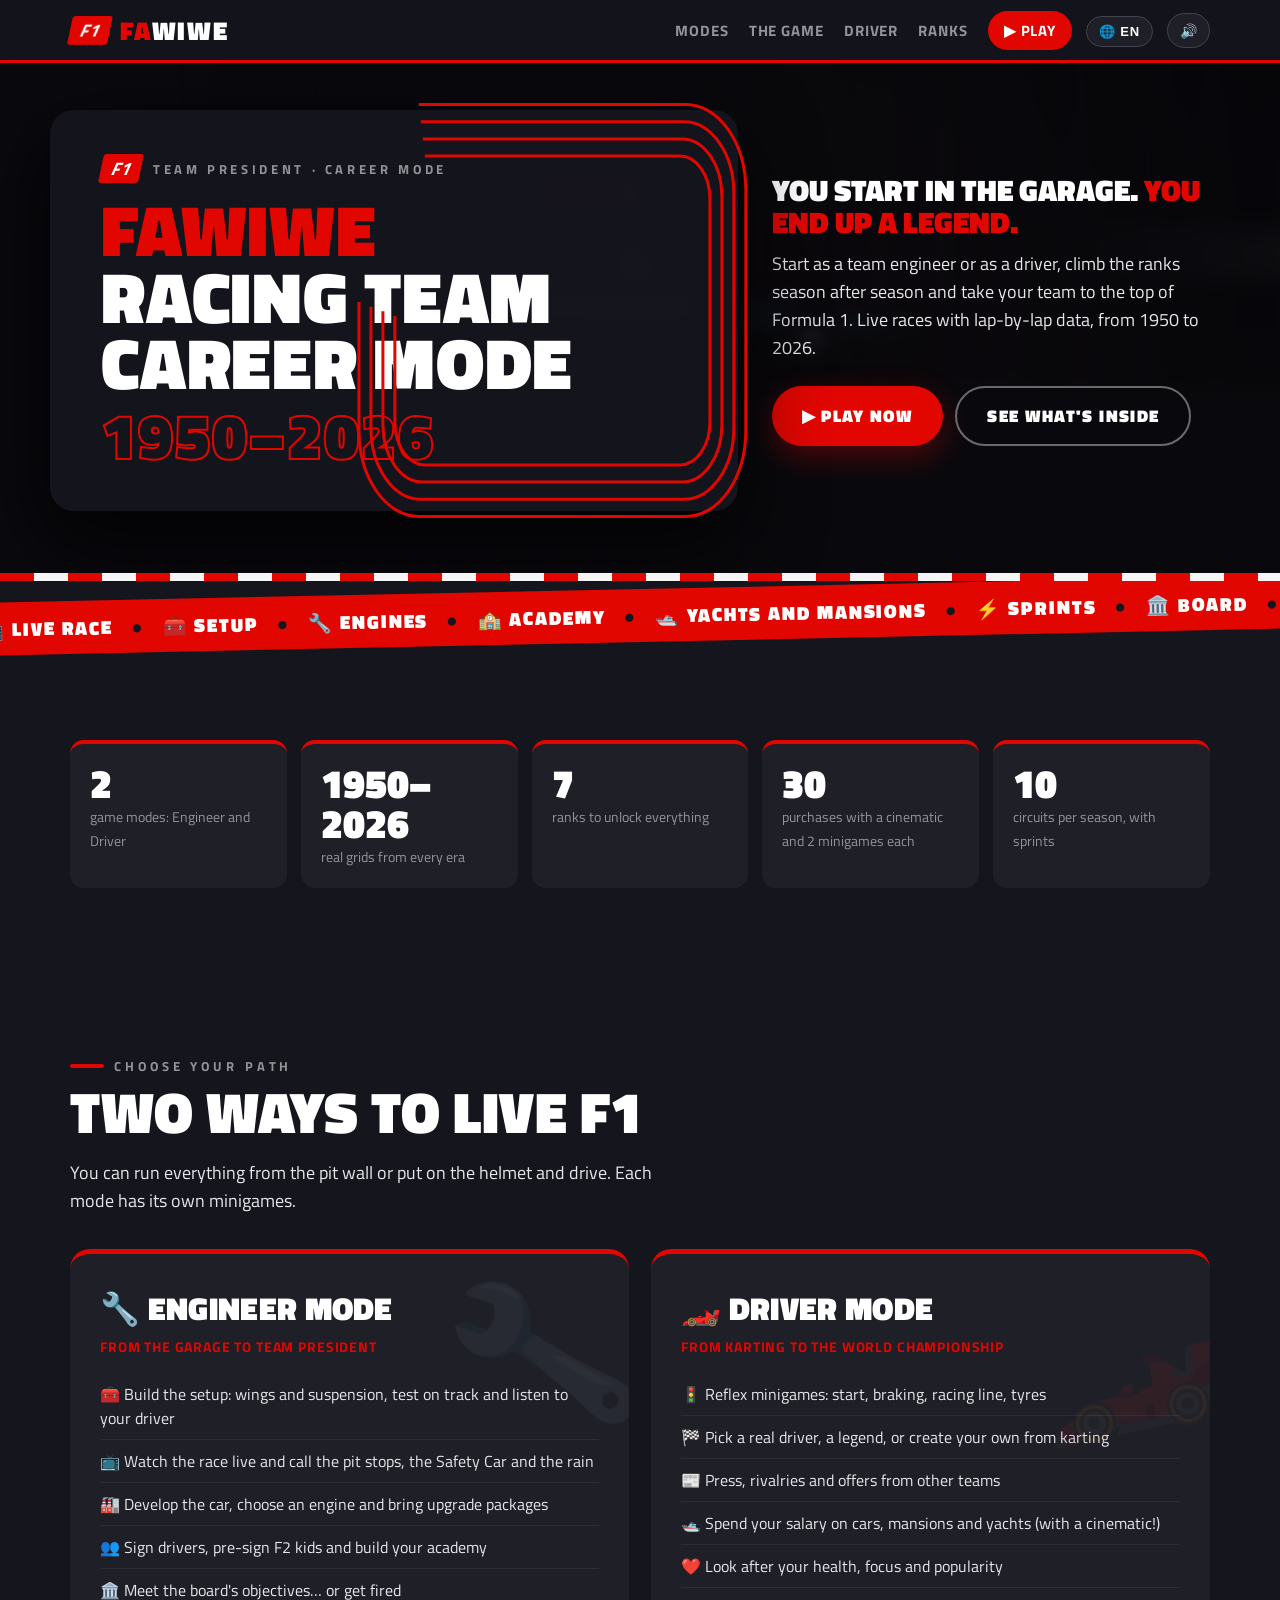
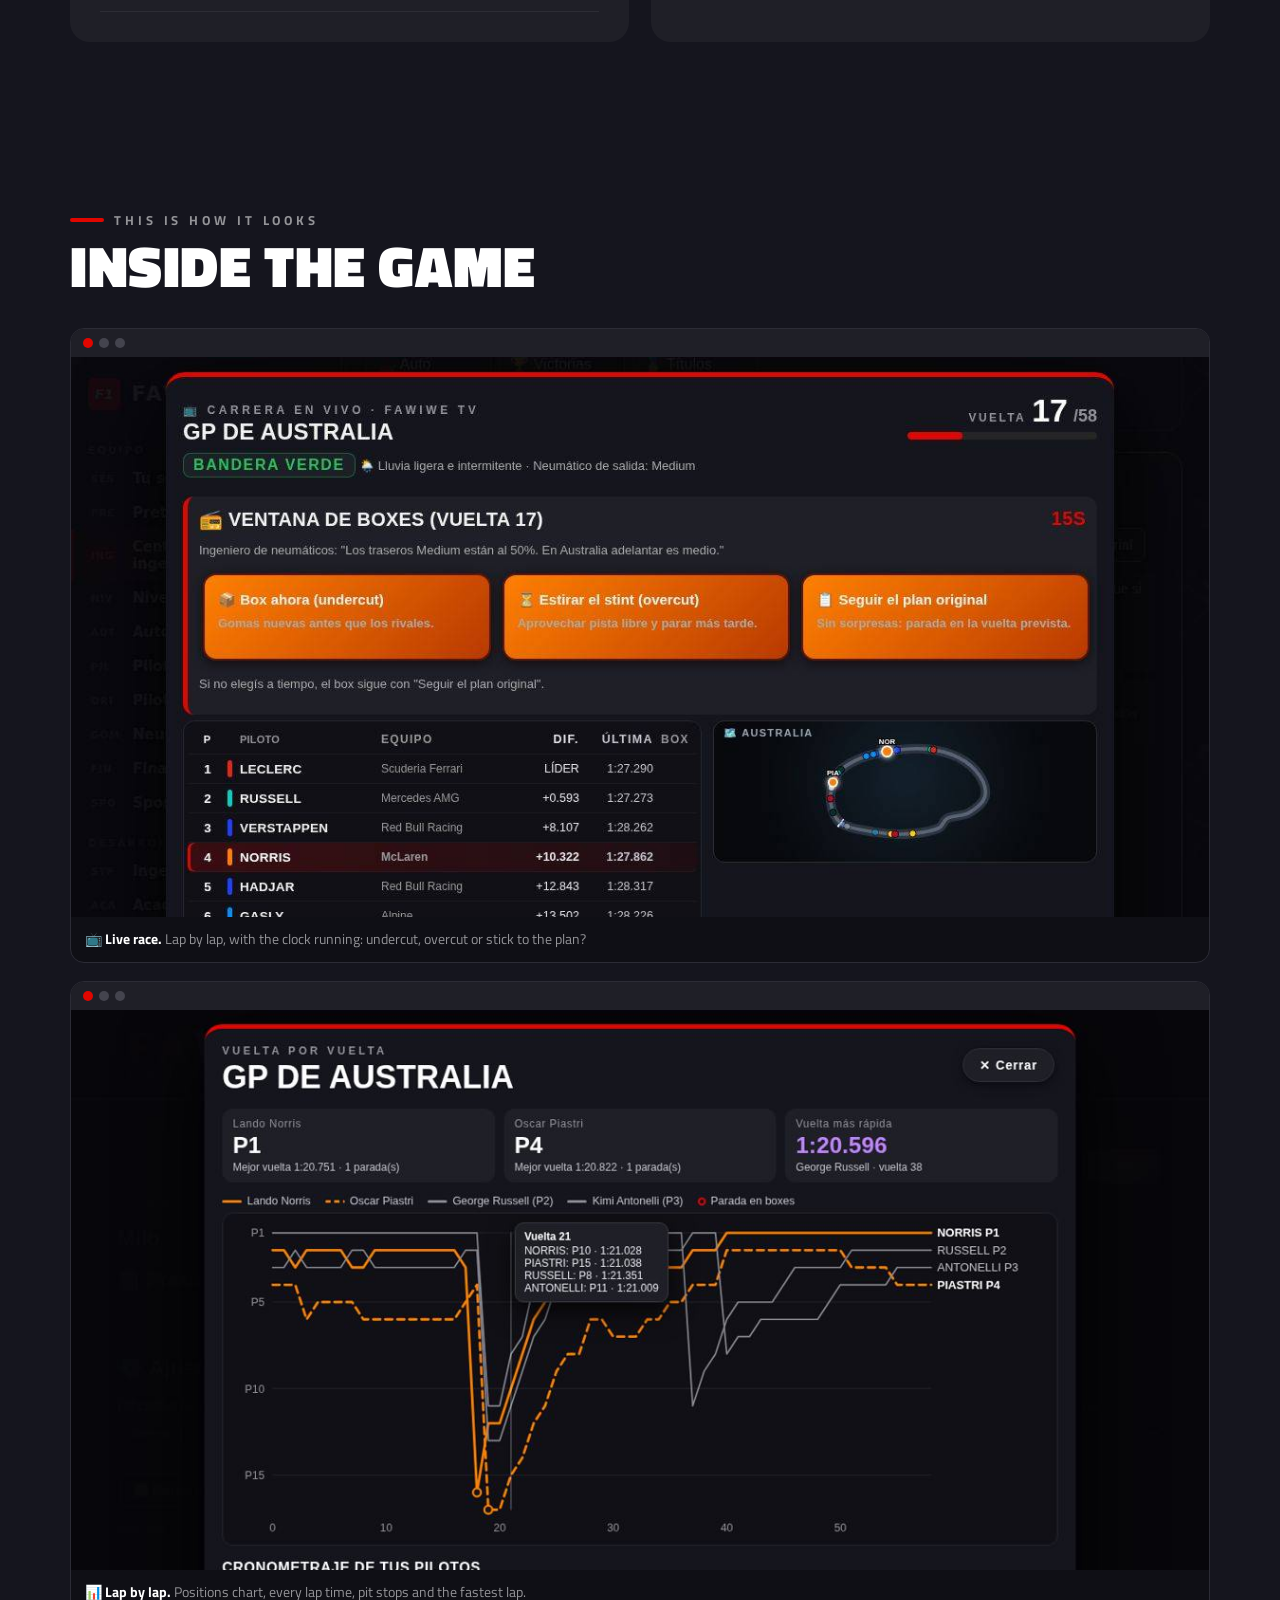
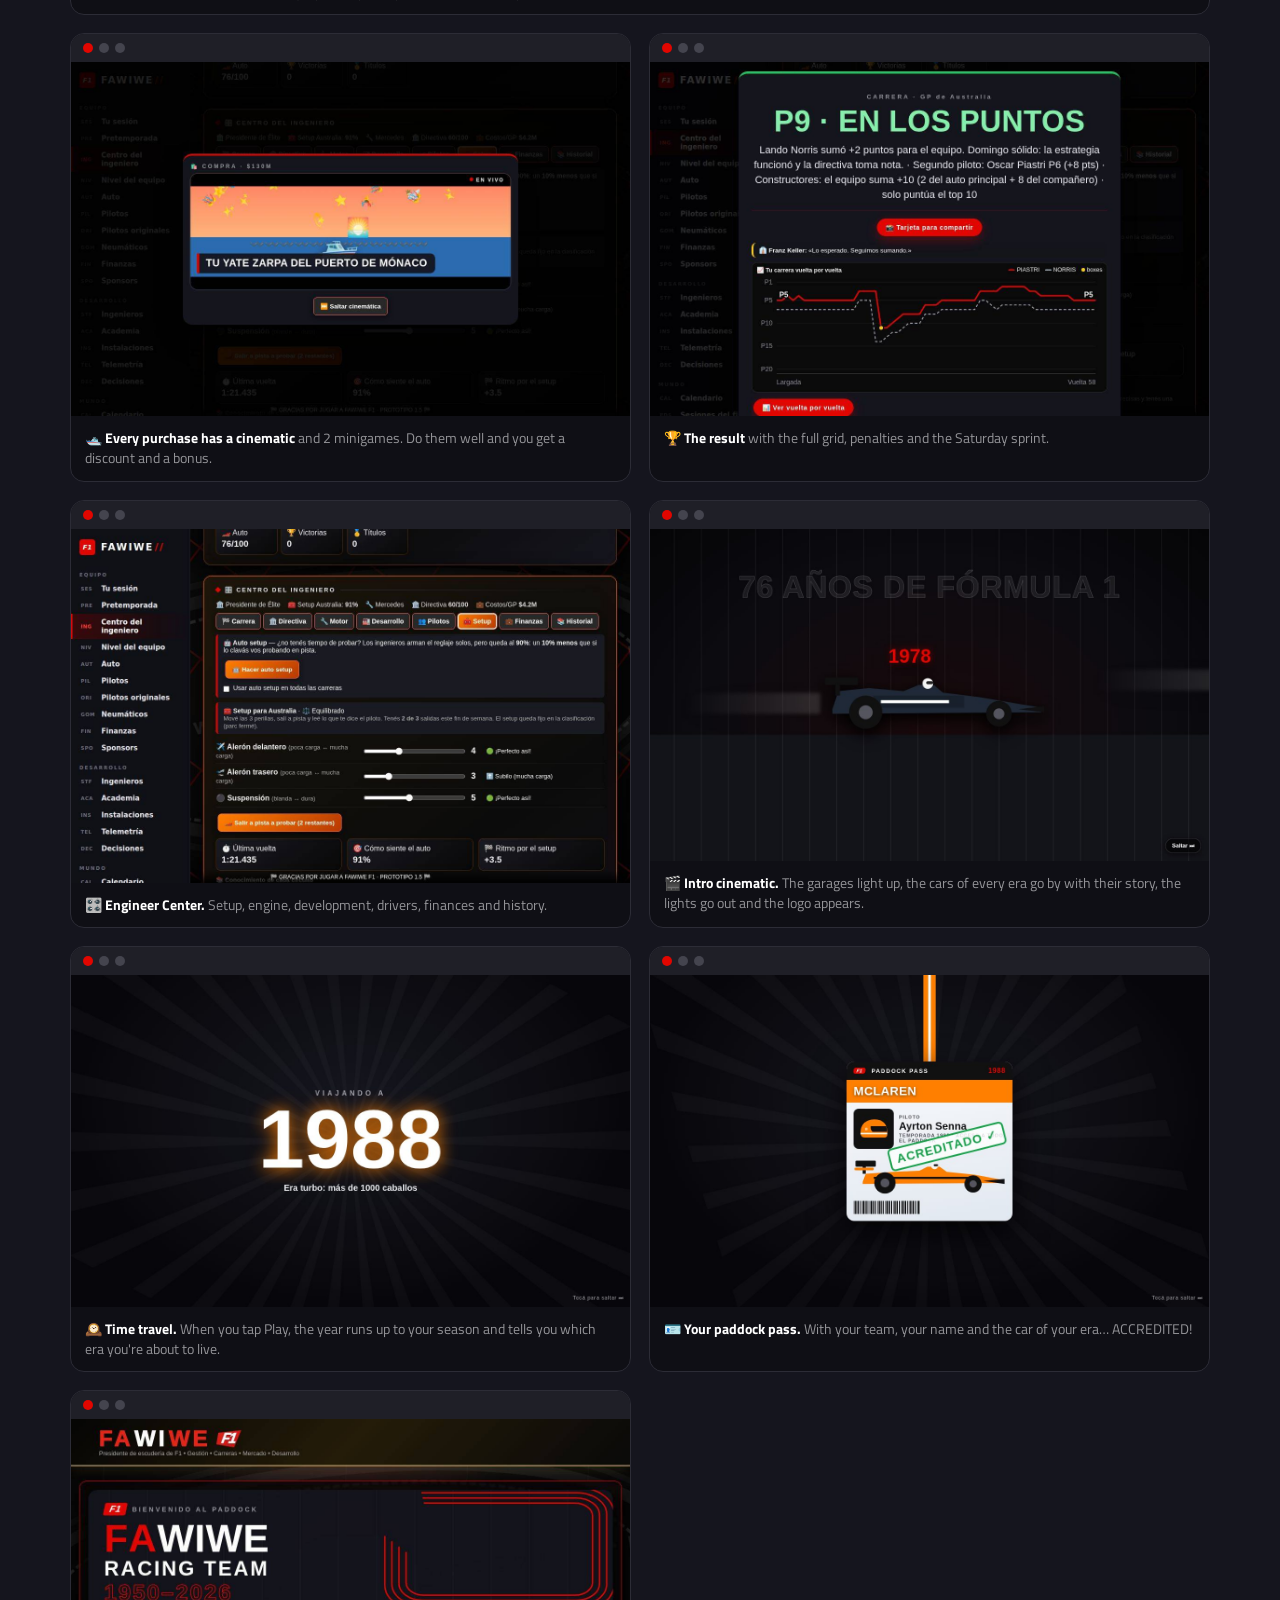
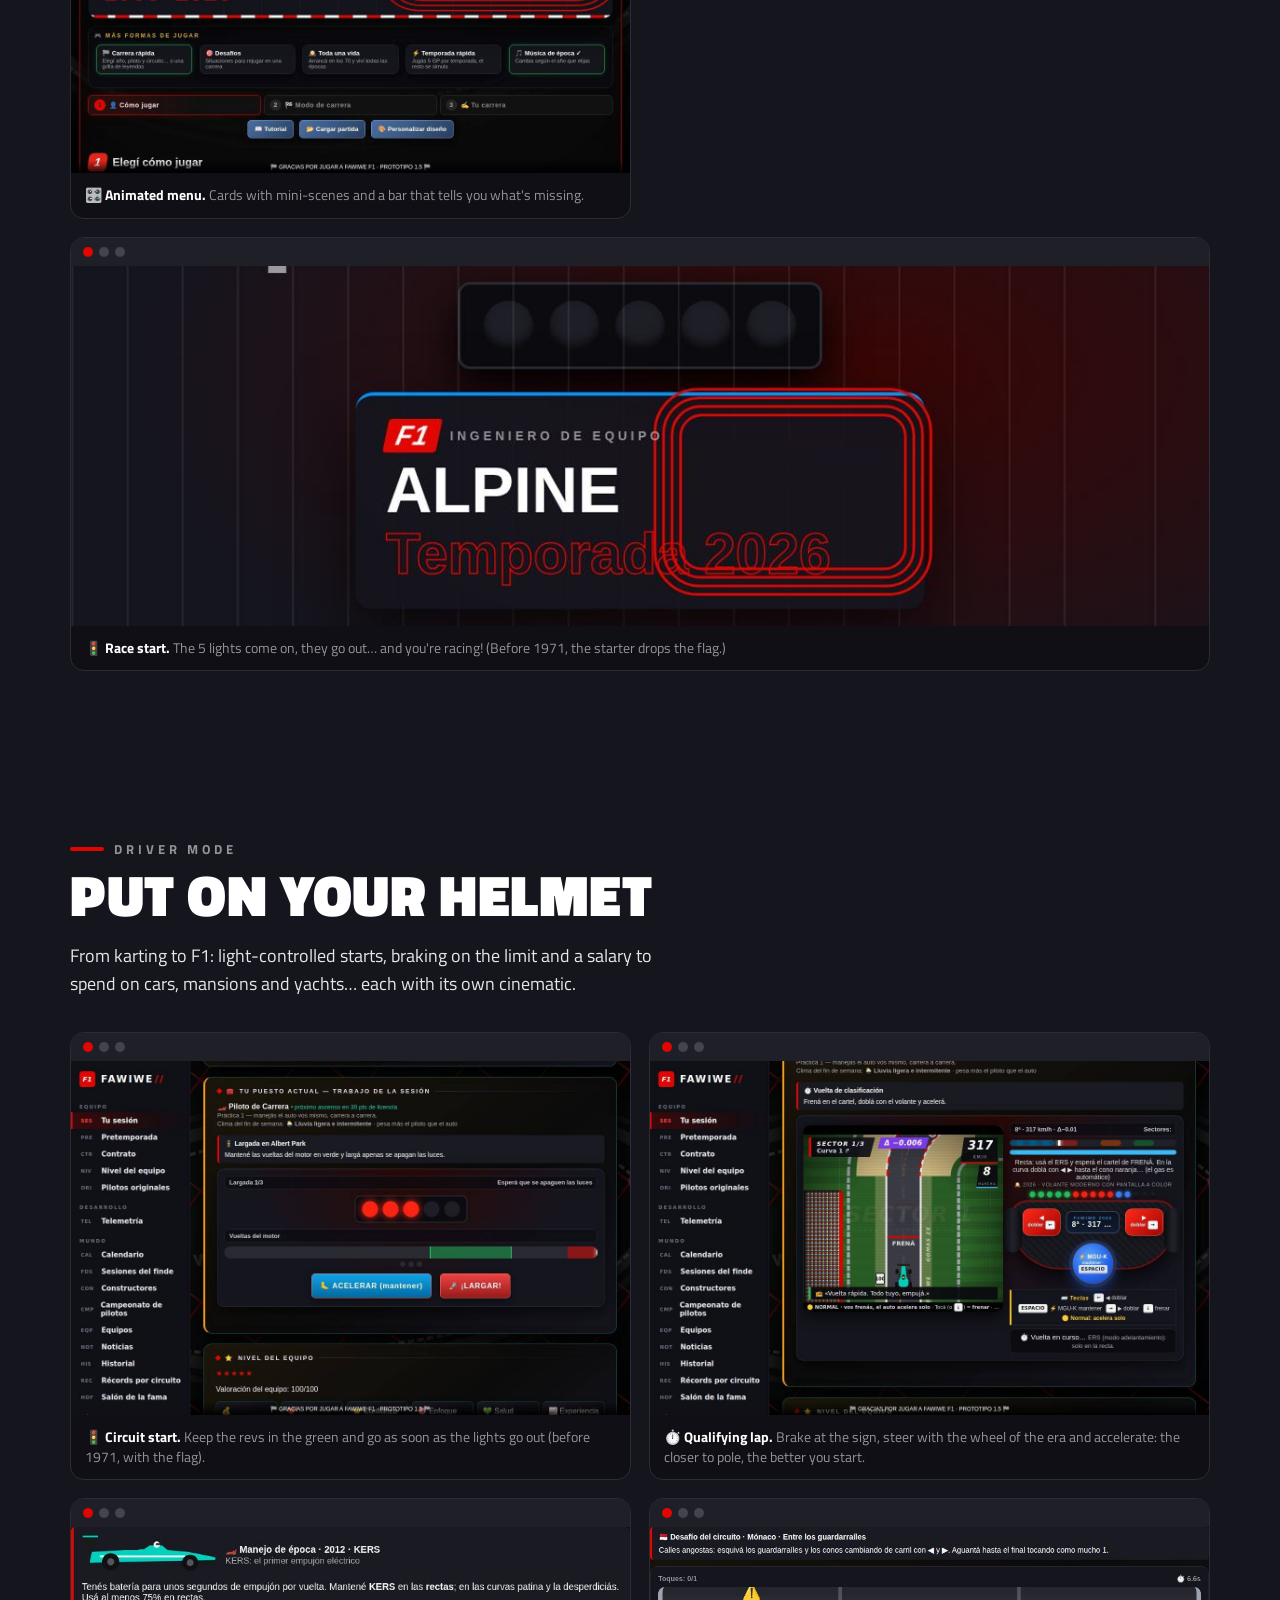
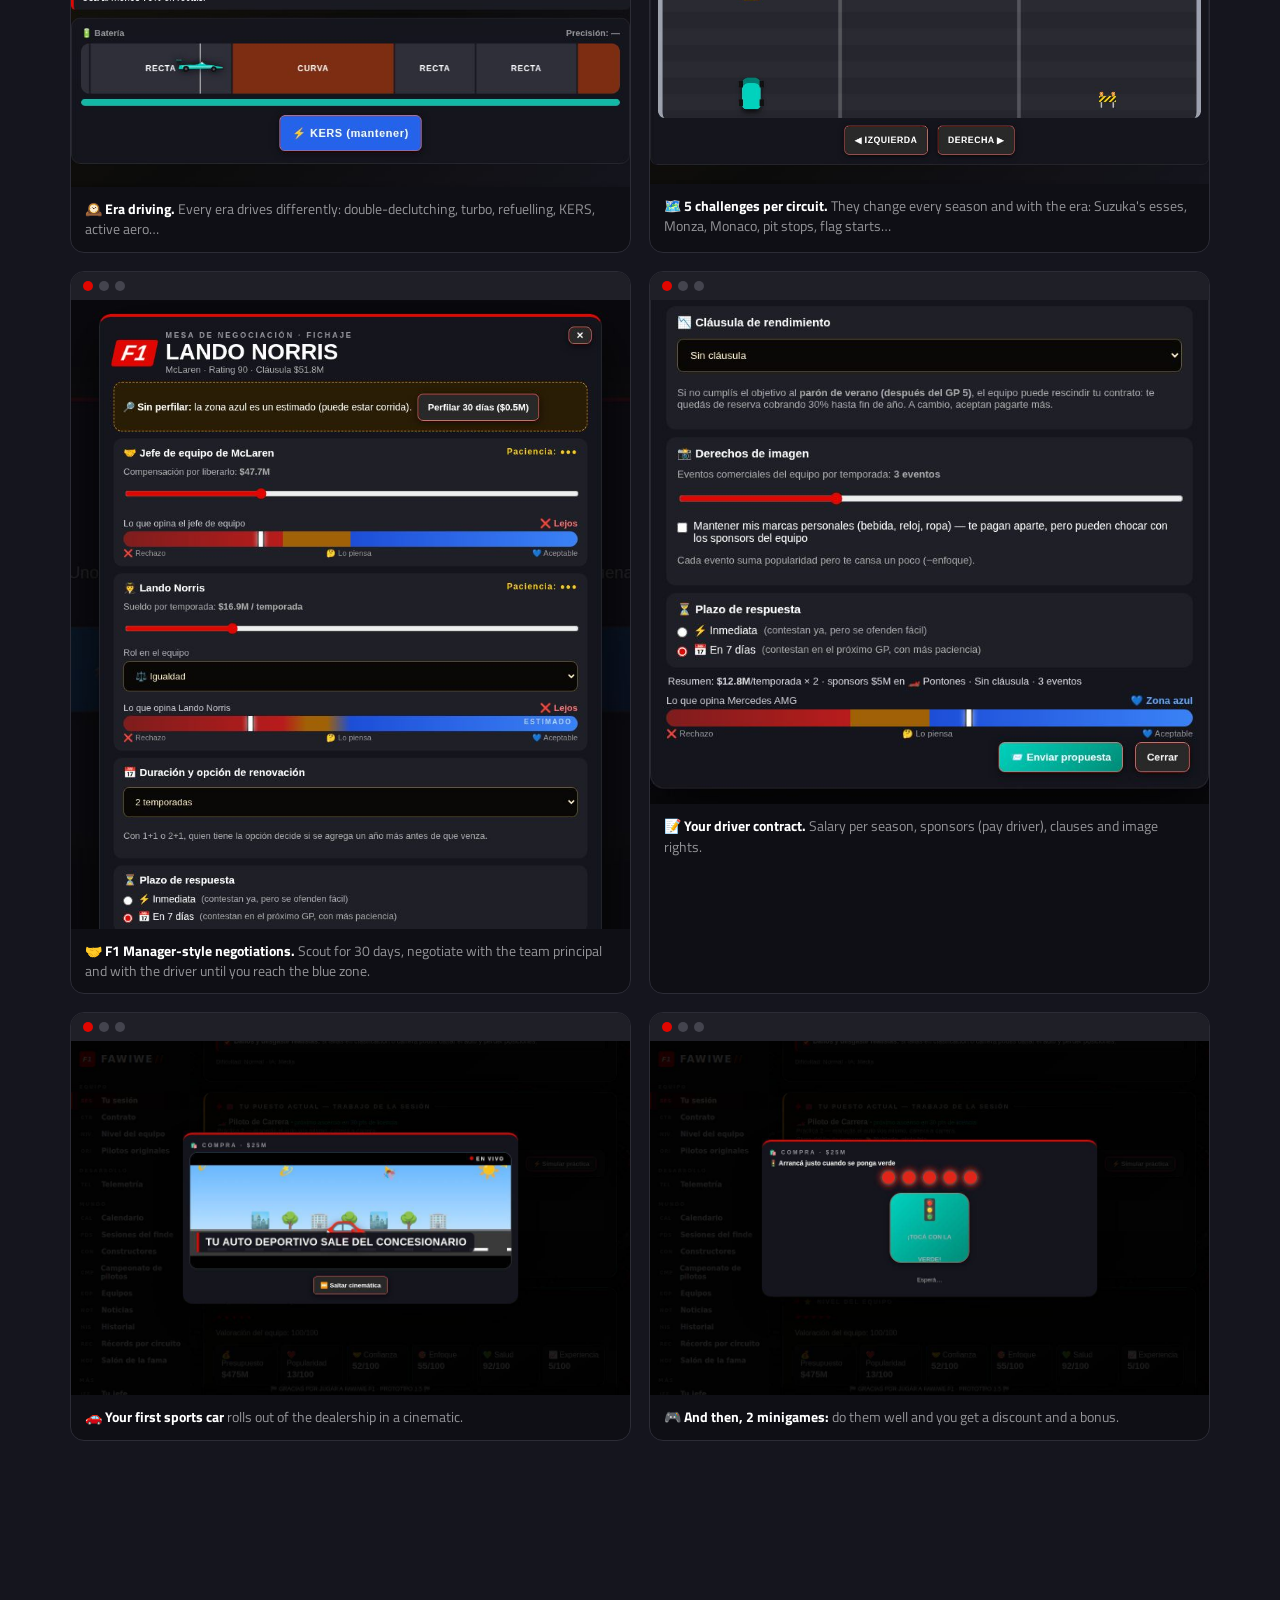
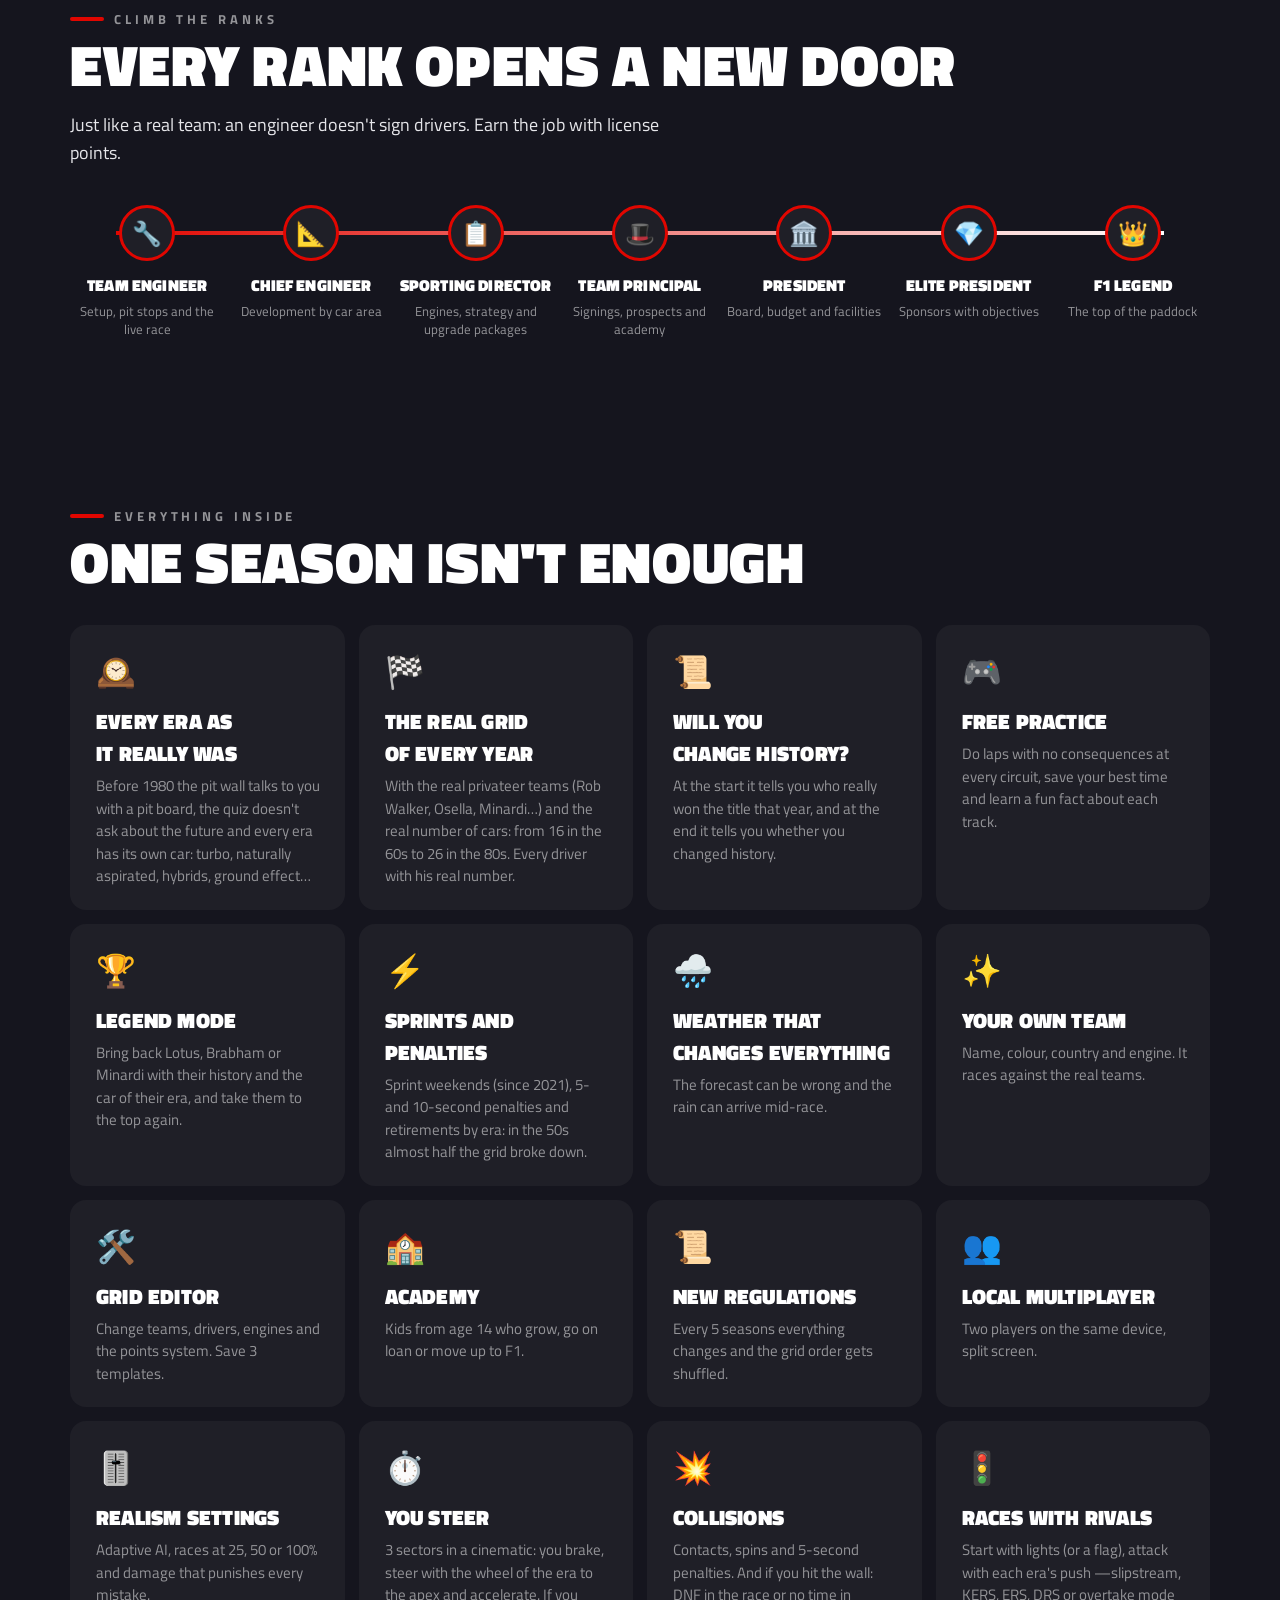
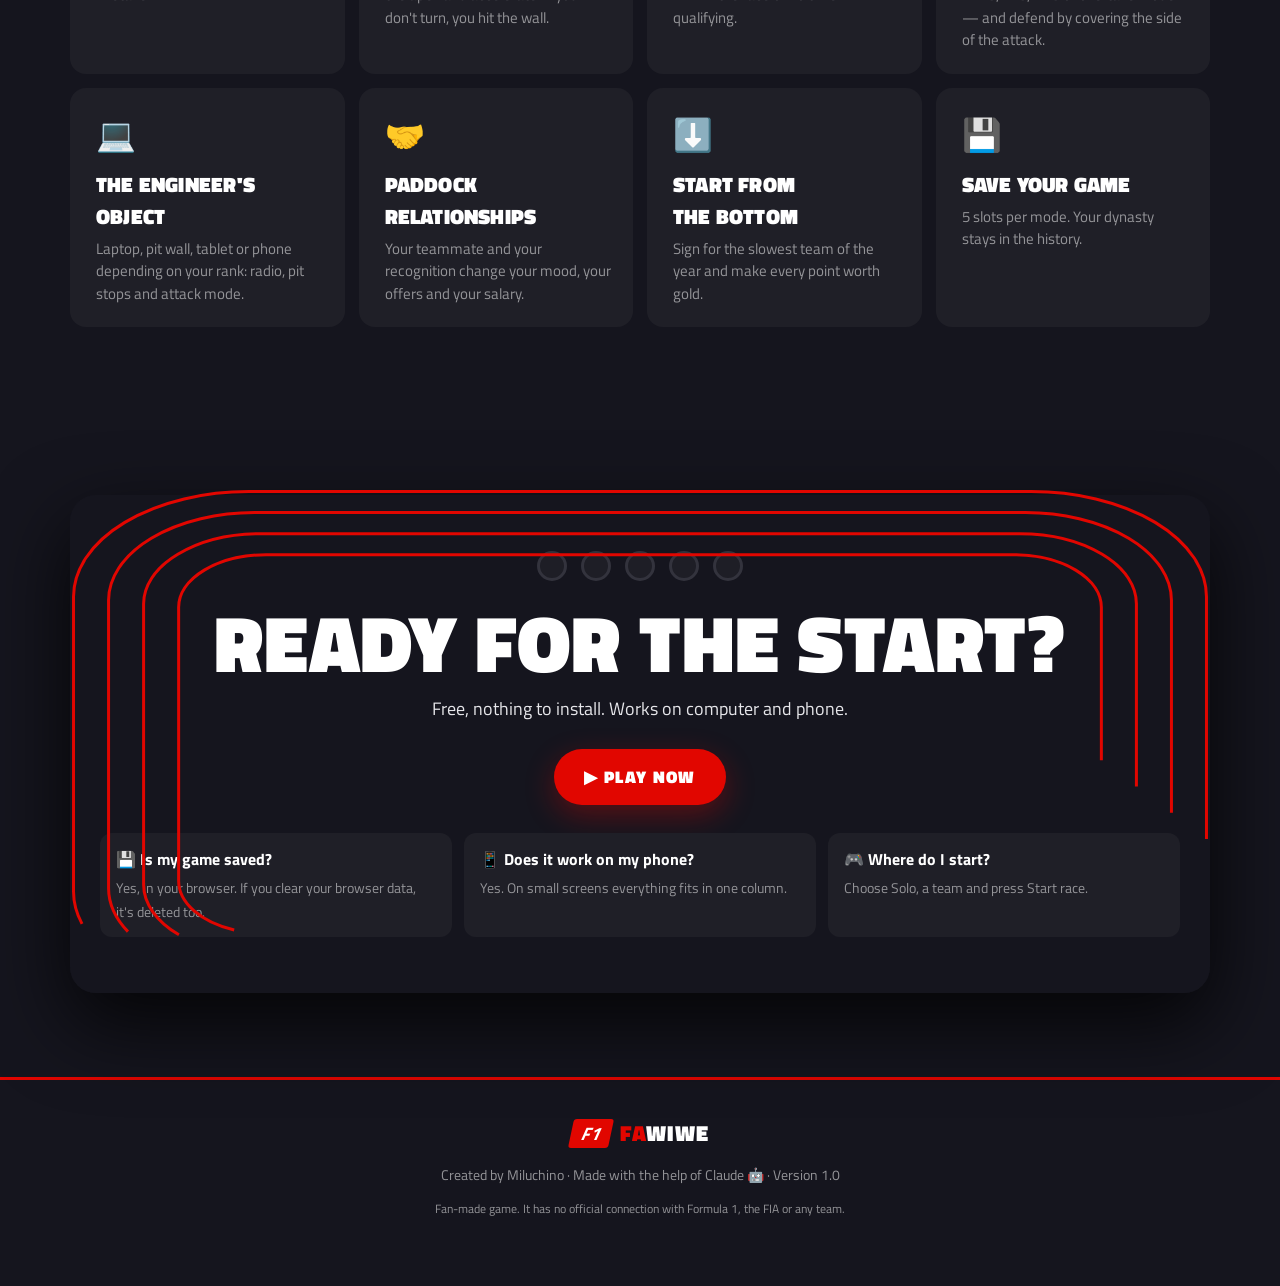
